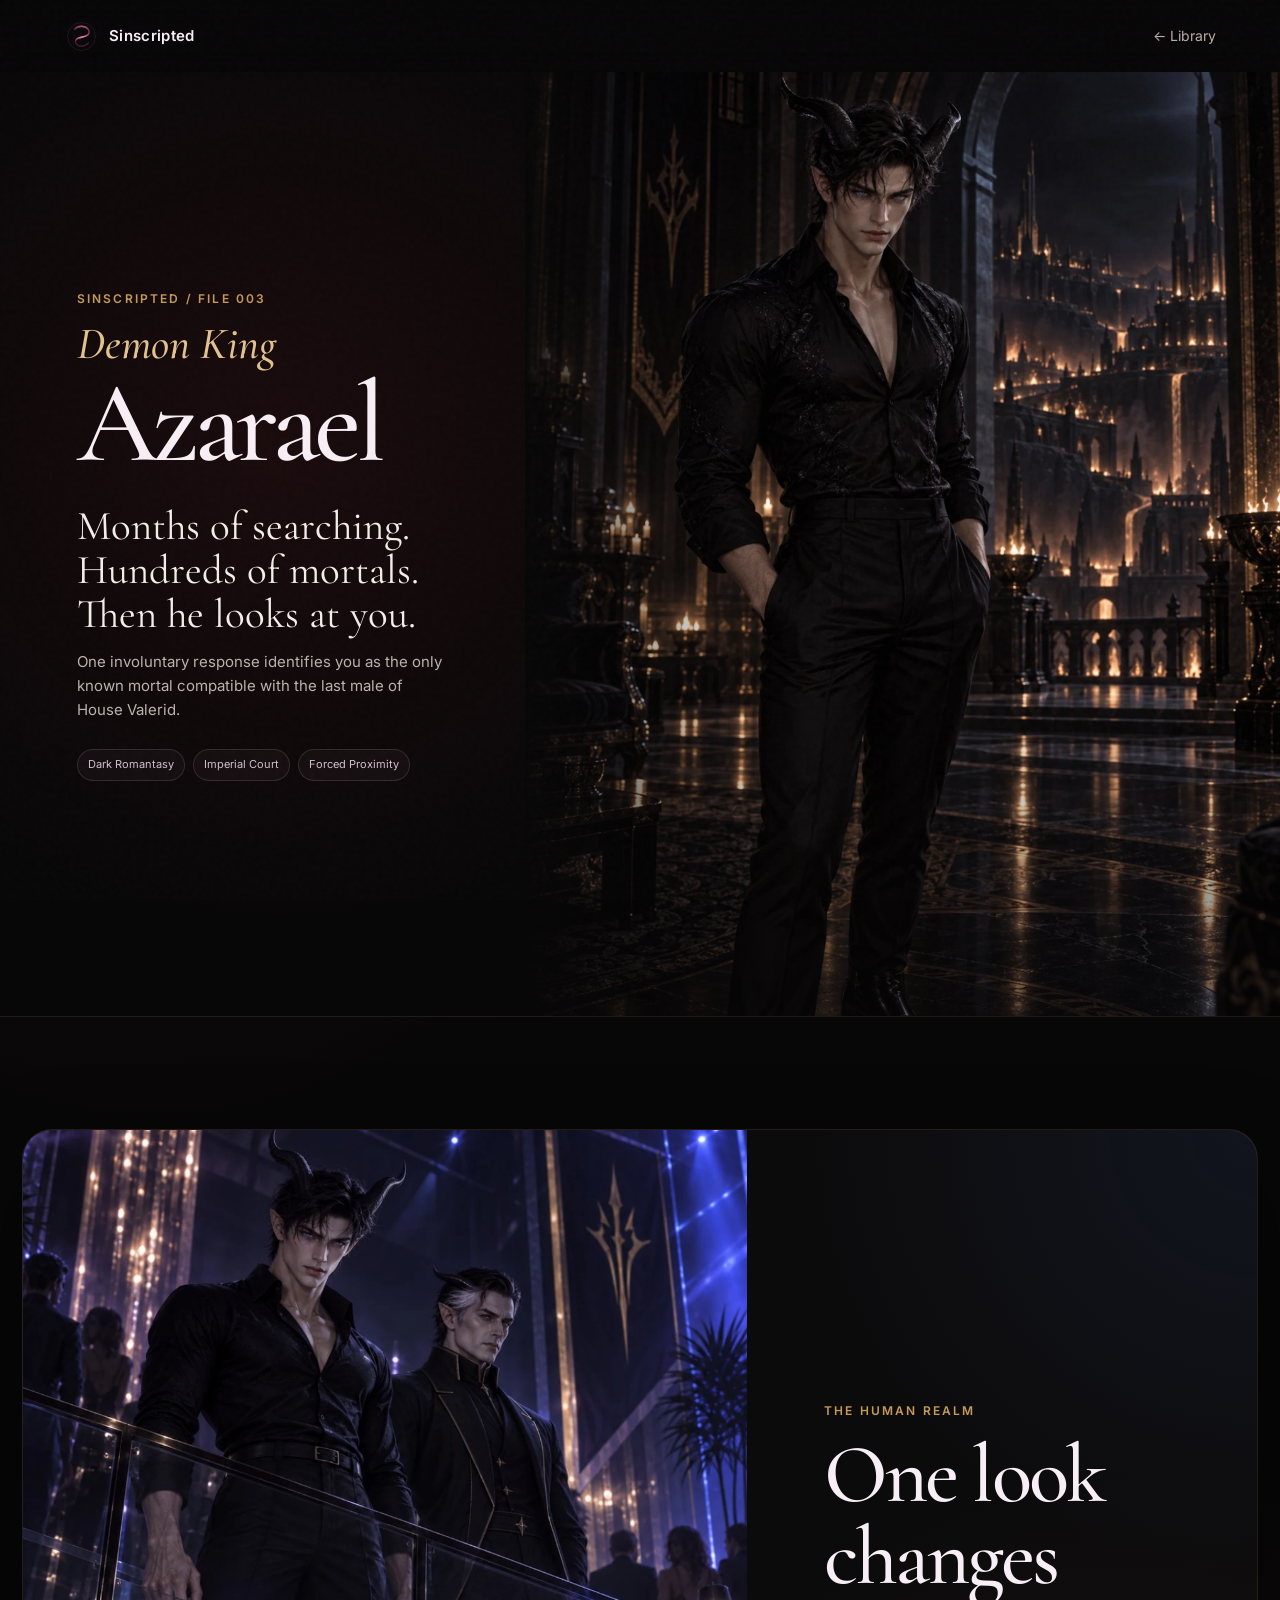
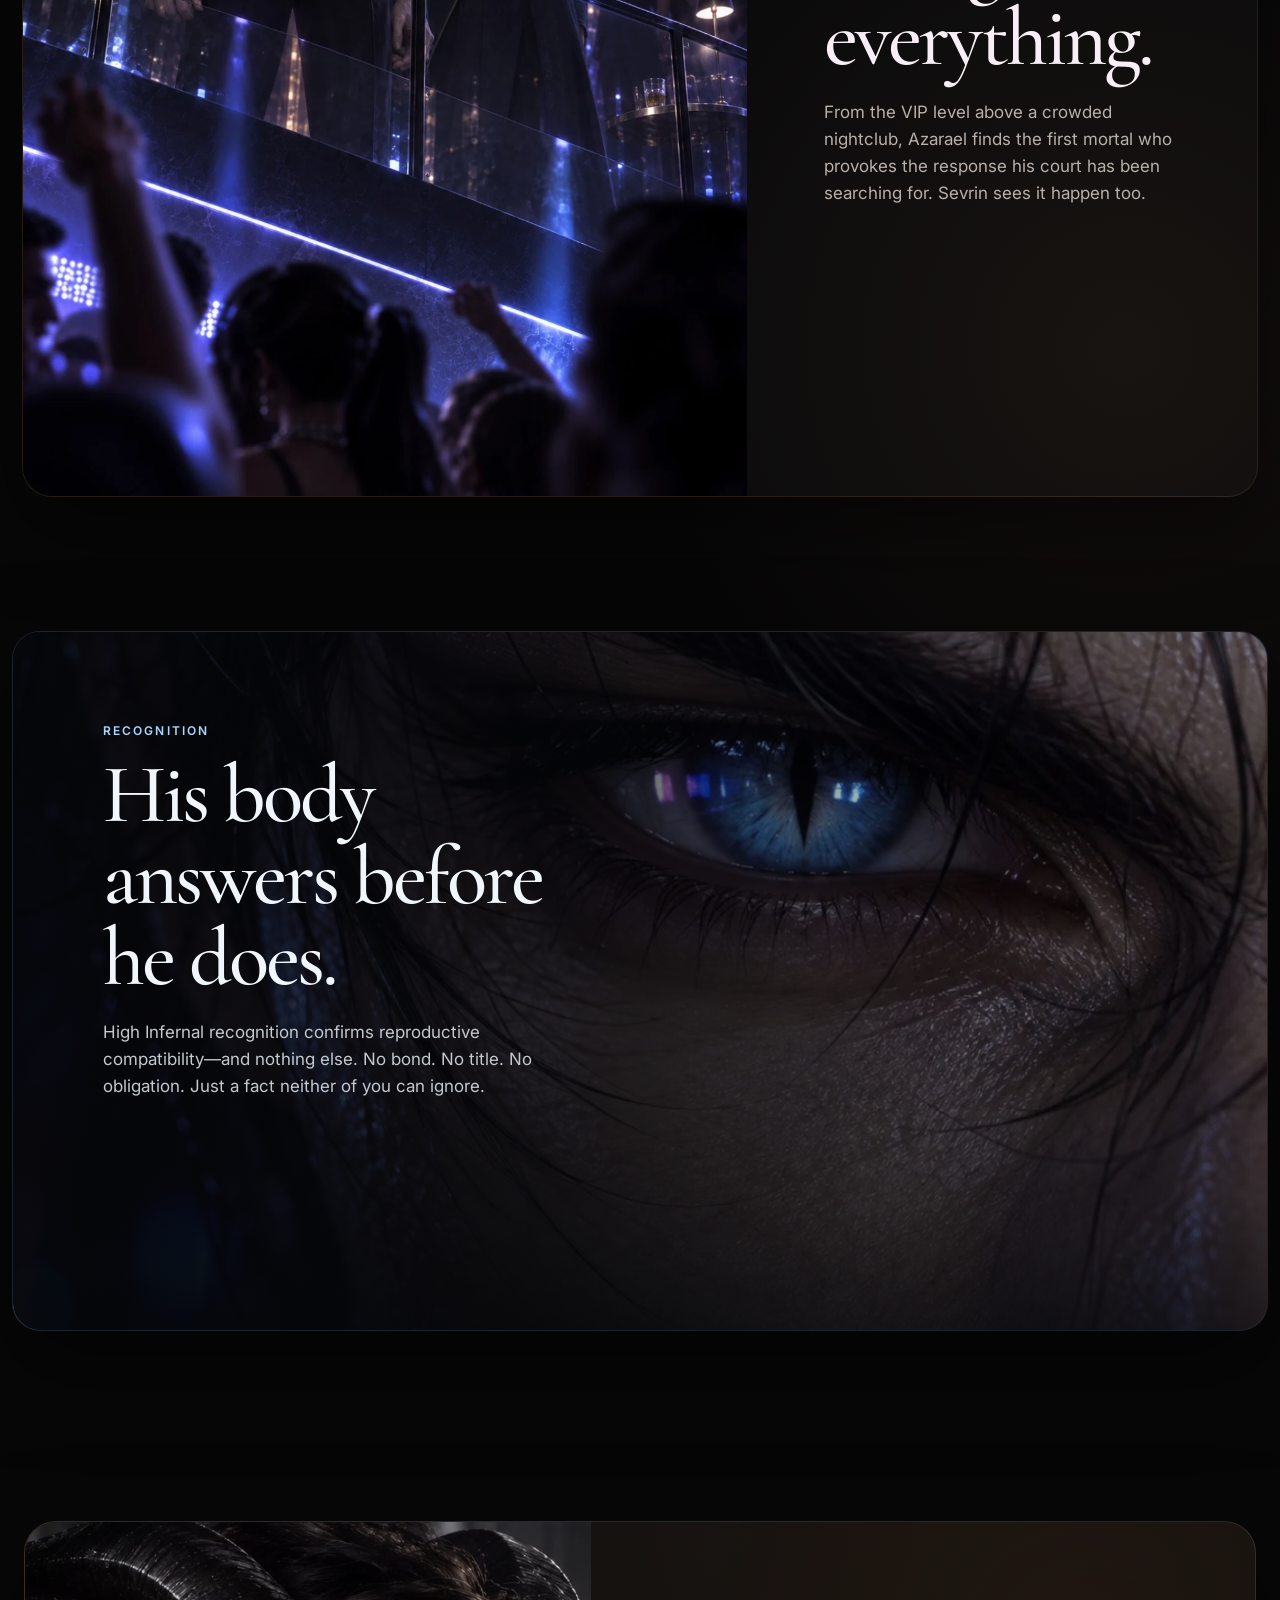
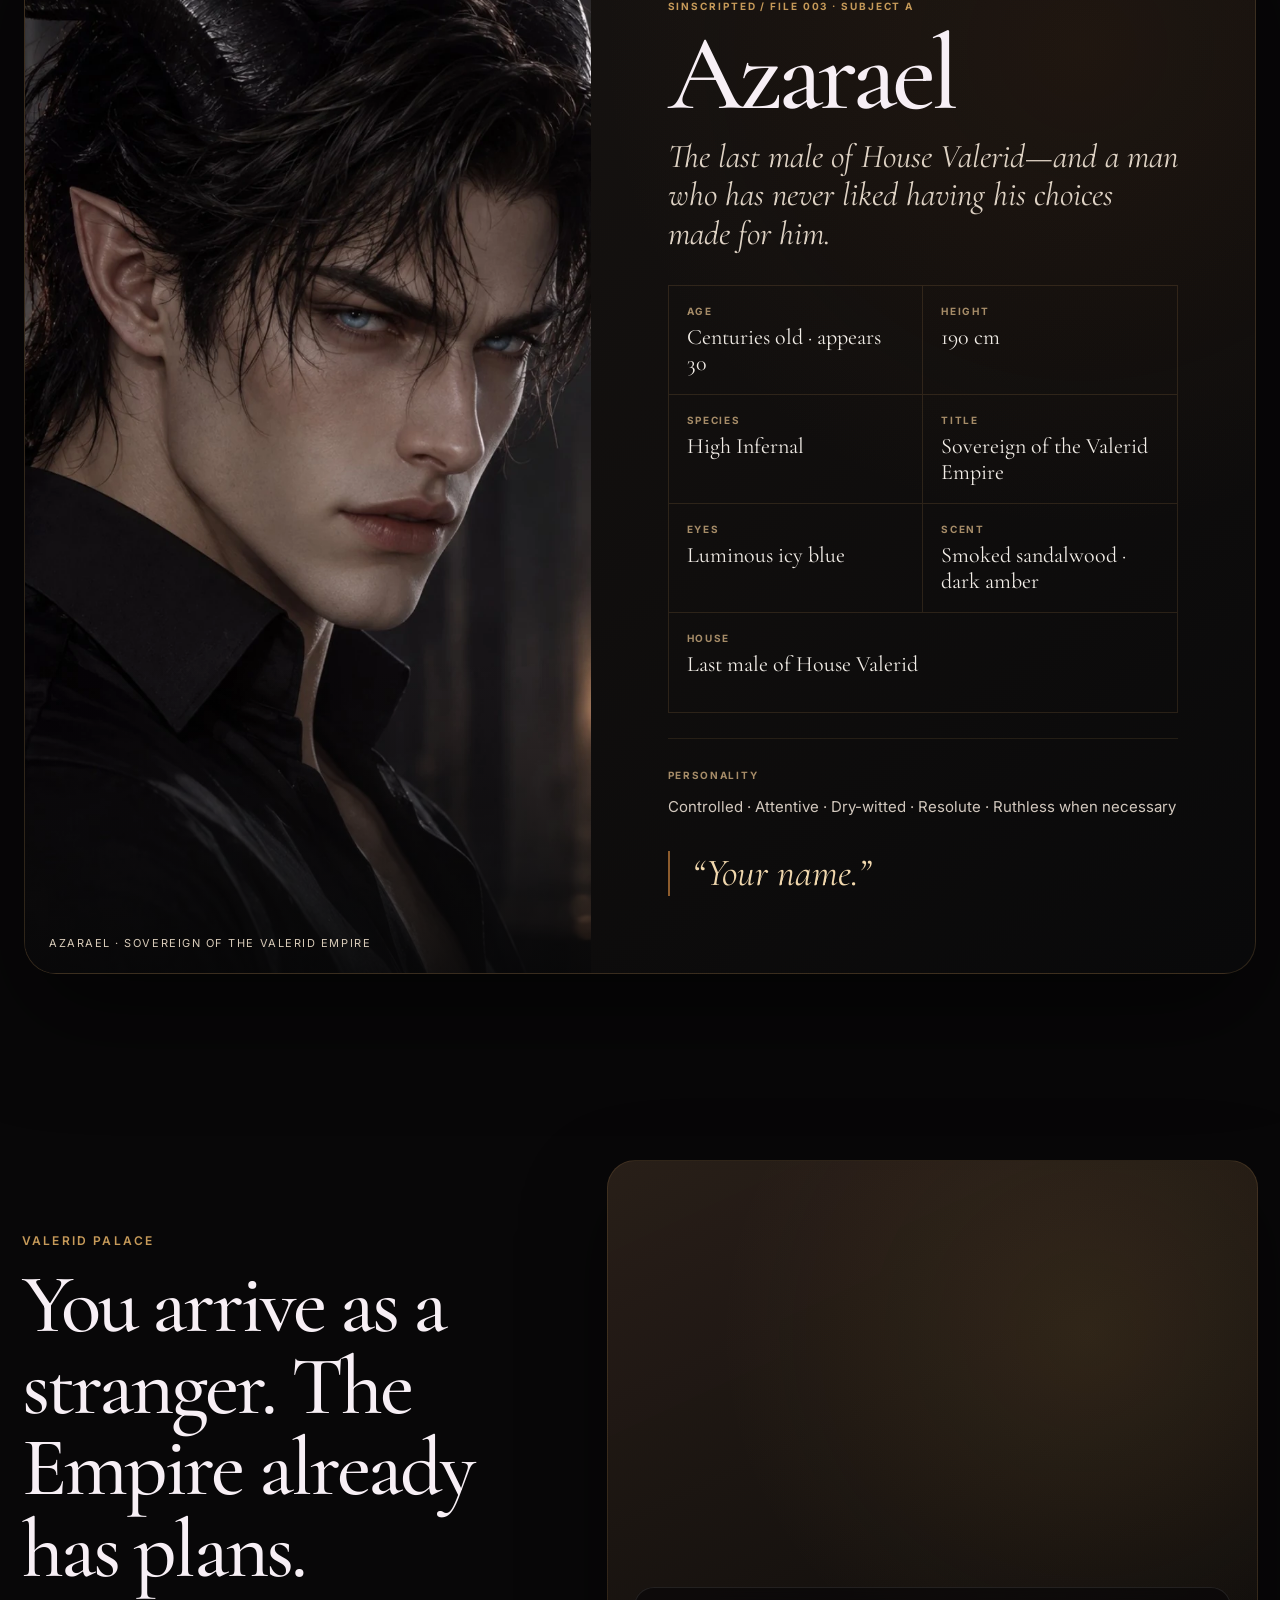
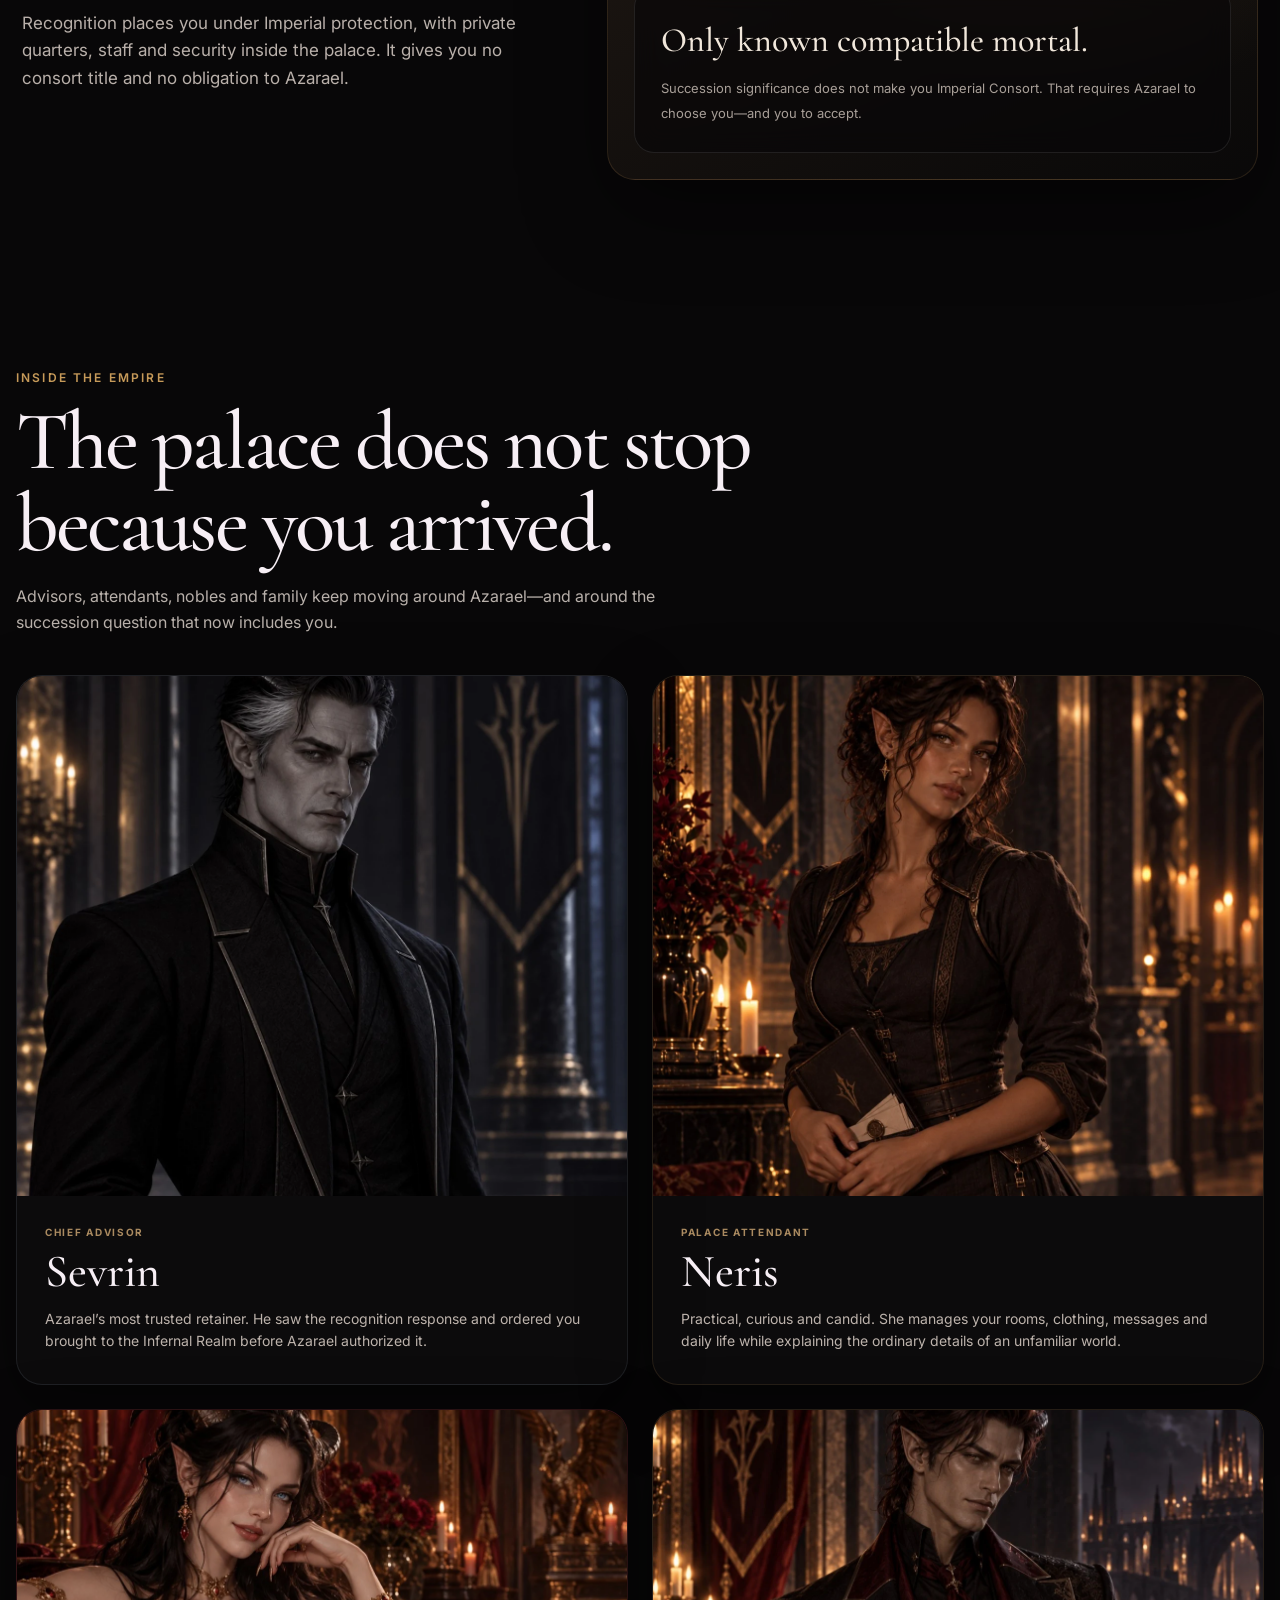
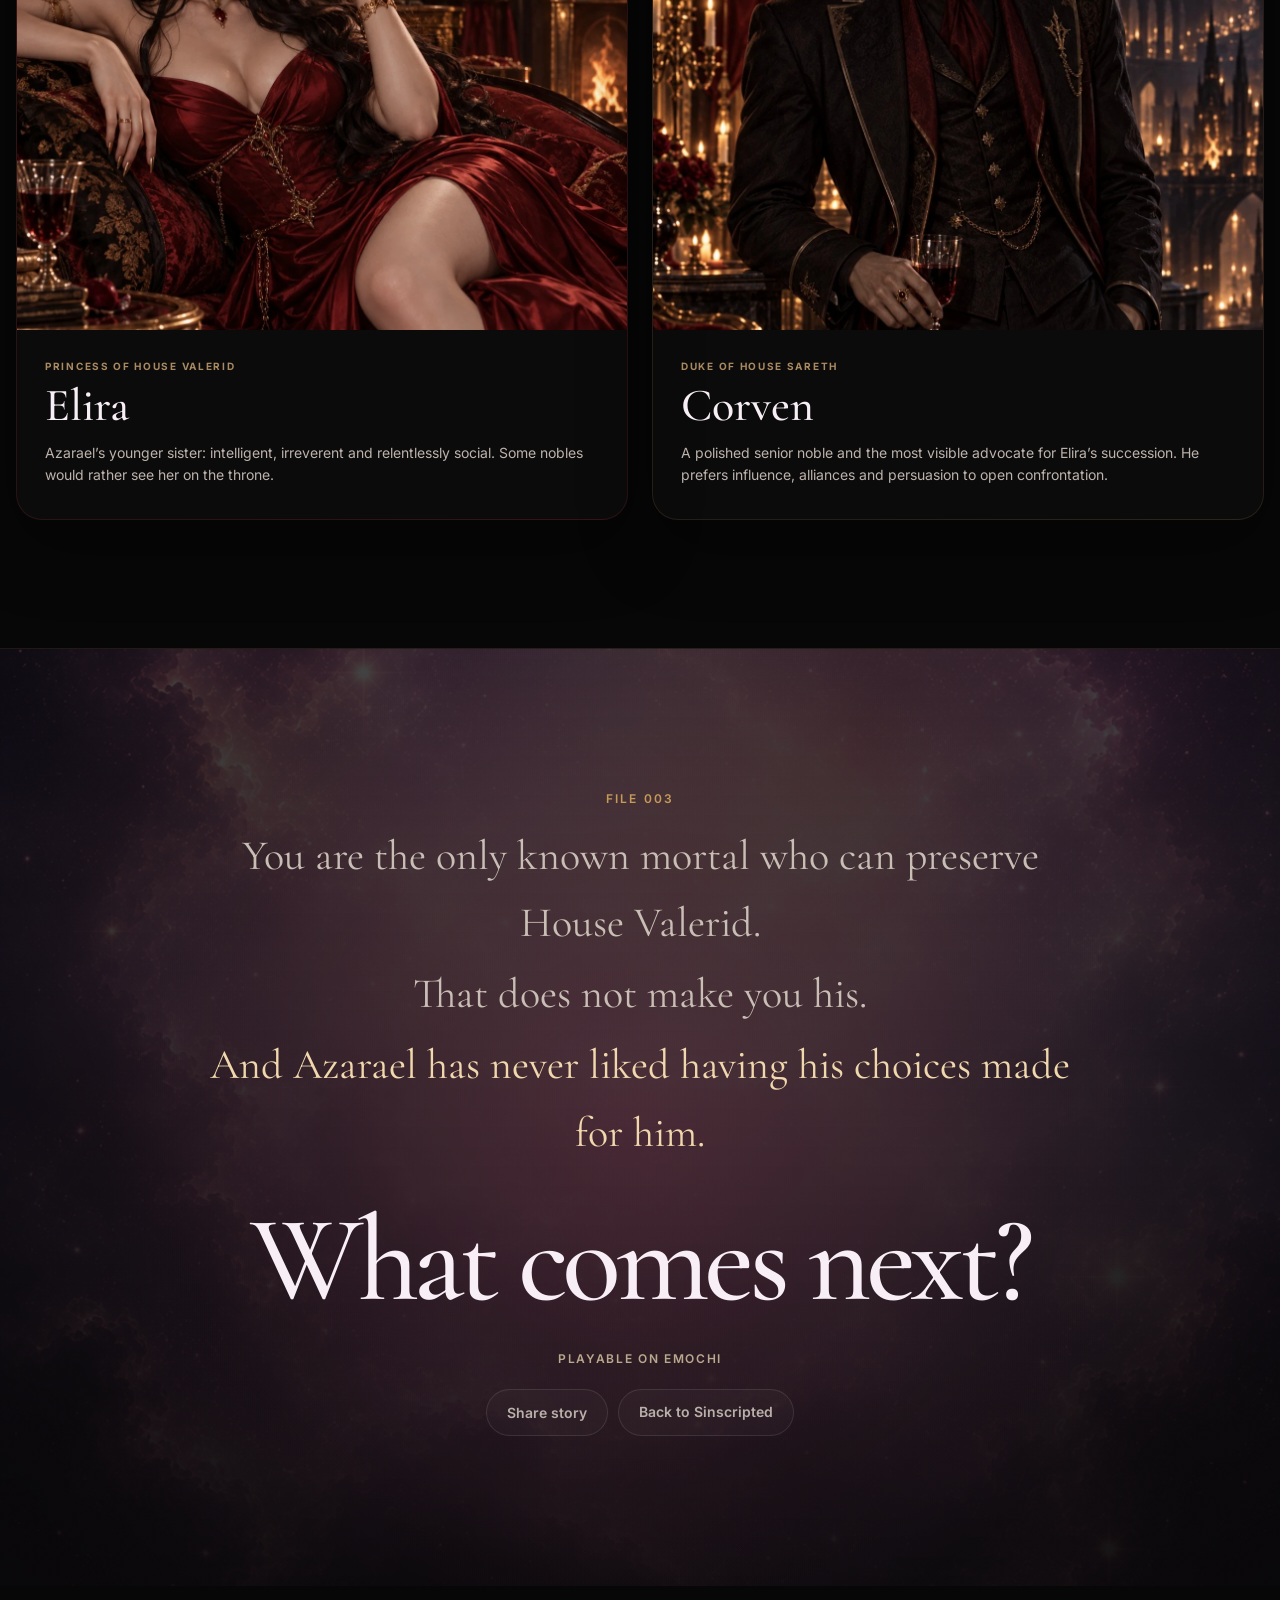
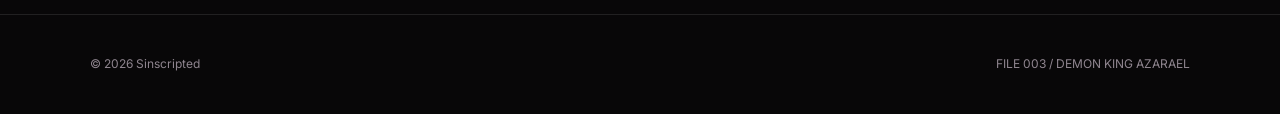
==== azarael/index.html @ 3287a2fc "Add files via upload" ====
<!doctype html>
<html lang="en"><head><meta charset="utf-8"><meta name="viewport" content="width=device-width, initial-scale=1"><meta name="theme-color" content="#080708"><meta name="description" content="Demon King Azarael — Sinscripted File 003. Illustrated scenes, character profiles and story extras."><title>Demon King Azarael — Sinscripted File 003</title><meta property="og:type" content="article"><meta property="og:title" content="Demon King Azarael — Sinscripted File 003"><meta property="og:description" content="Months of searching. Hundreds of mortals. Then he looks at you."><meta property="og:url" content="https://sinscripted.github.io/azarael/"><meta property="og:image" content="https://sinscripted.github.io/assets/stories/azarael/poster.webp"><meta name="twitter:card" content="summary_large_image"><link rel="icon" href="/assets/brand/sinscripted-mark.svg" type="image/svg+xml"><link rel="stylesheet" href="/css/styles.css?v=3.1">
<style>
.azarael-page{--gold:#c69a59;--gold2:#e2c28f;--blue:#a9d8ff;--muted:#b9b0aa;background:radial-gradient(circle at 12% 8%,rgba(117,32,38,.12),transparent 30rem),radial-gradient(circle at 88% 24%,rgba(169,132,73,.07),transparent 30rem),#080708}.azarael-page main{overflow:hidden}.azarael-page .story-nav{z-index:60;background:linear-gradient(to bottom,rgba(8,7,8,.94),rgba(8,7,8,.45),transparent)}.azarael-page .eyebrow{color:var(--gold)}
.azarael-hero{min-height:900px;display:grid;grid-template-columns:minmax(330px,.82fr) minmax(460px,1.18fr);align-items:stretch;overflow:hidden;border-bottom:1px solid rgba(210,165,92,.12);background:radial-gradient(circle at 22% 40%,rgba(108,30,34,.18),transparent 30rem),#080708}.azarael-hero-copy{position:relative;z-index:3;align-self:center;padding:90px clamp(30px,6vw,96px)}.azarael-title-kicker{display:block;margin:0 0 10px;color:var(--gold2);font-family:var(--serif);font-size:clamp(30px,3.5vw,48px);font-style:italic;font-weight:500;line-height:1}.azarael-hero-copy h1{margin:0 0 32px;max-width:720px;font-family:var(--serif);font-size:clamp(78px,9vw,132px);font-weight:500;line-height:.82;letter-spacing:-.048em}.azarael-lead{max-width:610px;margin:0 0 14px;color:#f3eee9;font-family:var(--serif);font-size:clamp(29px,3.2vw,42px);line-height:1.08}.azarael-sublead{max-width:600px;margin:0 0 27px;color:#bcb2ad;font-size:15px}.azarael-hero-art{position:relative;margin:0;min-height:900px;overflow:hidden}.azarael-hero-art img{width:100%;height:100%;min-height:900px;object-fit:cover;object-position:center 34%}.azarael-vignette{position:absolute;inset:0;pointer-events:none;background:linear-gradient(90deg,#080708 0%,rgba(8,7,8,.48) 10%,transparent 32%),linear-gradient(to top,rgba(8,7,8,.62),transparent 35%)}
.infernal-section{width:min(1260px,calc(100% - 44px));margin:0 auto;padding:112px 0}.nightclub-beat{display:grid;grid-template-columns:minmax(360px,1.08fr) minmax(300px,.76fr);align-items:center;overflow:hidden;border:1px solid rgba(180,143,82,.14);border-radius:30px;background:radial-gradient(circle at 100% 0%,rgba(51,77,137,.15),transparent 28rem),rgba(255,255,255,.018);box-shadow:0 34px 90px rgba(0,0,0,.48)}.nightclub-art{margin:0;min-height:700px;height:100%}.nightclub-art img{width:100%;height:100%;min-height:700px;object-fit:cover}.nightclub-copy{padding:clamp(36px,6vw,78px)}.nightclub-copy h2,.recognition-copy h2,.world-copy h2,.cast-heading h2{margin:0 0 20px;font-family:var(--serif);font-size:clamp(50px,6.5vw,84px);font-weight:500;line-height:.98;letter-spacing:-.035em}.nightclub-copy p:not(.eyebrow),.recognition-copy p:not(.eyebrow),.world-copy p:not(.eyebrow){color:var(--muted);font-size:17px}
.recognition-section{width:min(1320px,calc(100% - 24px));margin:0 auto;padding:22px 0 112px}.recognition-panel{position:relative;min-height:700px;overflow:hidden;border:1px solid rgba(135,173,214,.16);border-radius:28px;background:#07080b;box-shadow:0 35px 90px rgba(0,0,0,.5)}.recognition-panel>img{position:absolute;inset:0;width:100%;height:100%;object-fit:cover;object-position:center}.recognition-panel:after{content:"";position:absolute;inset:0;background:linear-gradient(90deg,rgba(5,6,9,.93) 0%,rgba(5,6,9,.70) 42%,rgba(5,6,9,.18) 75%),linear-gradient(to top,rgba(5,6,9,.75),transparent 45%)}.recognition-copy{position:relative;z-index:2;width:min(650px,100%);padding:clamp(44px,7vw,94px)}.recognition-copy .eyebrow{color:var(--blue)}.recognition-copy h2{color:#f0f6fb}.recognition-copy p:not(.eyebrow){color:#c3c9cf}
.dossier-section{padding:78px 24px 126px}.azarael-dossier{width:min(1300px,100%);margin:0 auto;display:grid;grid-template-columns:minmax(370px,.92fr) minmax(430px,1.08fr);overflow:hidden;border:1px solid rgba(196,151,86,.20);border-radius:32px;background:radial-gradient(circle at 86% 12%,rgba(127,74,31,.12),transparent 30rem),linear-gradient(145deg,rgba(26,21,18,.98),rgba(9,9,10,.99));box-shadow:0 42px 100px rgba(0,0,0,.5)}.azarael-portrait{position:relative;margin:0;min-height:820px;overflow:hidden;background:#09090a}.azarael-portrait img{width:100%;height:100%;min-height:820px;object-fit:cover;object-position:center}.azarael-portrait:after{content:"";position:absolute;inset:0;background:linear-gradient(to top,rgba(7,7,8,.86),transparent 30%)}.azarael-portrait figcaption{position:absolute;z-index:2;left:24px;right:24px;bottom:20px;color:#d8cbb9;font-size:11px;letter-spacing:.14em;text-transform:uppercase}.azarael-dossier-copy{align-self:center;padding:clamp(42px,6vw,78px)}.dossier-code{margin:0 0 15px;color:var(--gold);font-size:10px;font-weight:700;letter-spacing:.19em;text-transform:uppercase}.azarael-dossier-copy h2{margin:0 0 18px;font-family:var(--serif);font-size:clamp(70px,8.4vw,108px);font-weight:500;line-height:.84;letter-spacing:-.044em}.dossier-deck{max-width:620px;margin:0 0 32px;color:#ded2c4;font-family:var(--serif);font-size:clamp(25px,2.6vw,35px);font-style:italic;line-height:1.16}.dossier-grid{margin:0;display:grid;grid-template-columns:repeat(2,minmax(0,1fr));border-top:1px solid rgba(196,151,86,.16);border-left:1px solid rgba(196,151,86,.16)}.dossier-grid>div{min-height:100px;padding:17px 18px;border-right:1px solid rgba(196,151,86,.16);border-bottom:1px solid rgba(196,151,86,.16)}.dossier-grid .wide{grid-column:1/-1}.dossier-grid dt{margin:0 0 6px;color:#a68c68;font-size:10px;font-weight:700;letter-spacing:.17em;text-transform:uppercase}.dossier-grid dd{margin:0;color:#f3eee8;font-family:var(--serif);font-size:22px;line-height:1.18}.dossier-personality{margin-top:25px;padding-top:22px;border-top:1px solid rgba(196,151,86,.13)}.dossier-personality span{color:#a68c68;font-size:10px;font-weight:700;letter-spacing:.17em;text-transform:uppercase}.dossier-personality p{margin:8px 0 0;max-width:650px;color:#d2c8be;font-size:15px}.dossier-quote{margin:32px 0 0;padding-left:22px;border-left:2px solid #8d5c2d;color:#f0d7ad;font-family:var(--serif);font-size:clamp(29px,3vw,40px);font-style:italic;line-height:1.18}
.world-section{width:min(1260px,calc(100% - 44px));margin:0 auto;padding:60px 0 118px;display:grid;grid-template-columns:minmax(300px,.76fr) minmax(350px,1fr);gap:clamp(44px,7vw,100px);align-items:center}.world-copy{padding:10px 0}.world-visual{position:relative;min-height:620px;overflow:hidden;border:1px solid rgba(196,151,86,.16);border-radius:28px;background:radial-gradient(circle at 74% 28%,rgba(226,171,88,.11),transparent 23rem),linear-gradient(155deg,rgba(46,35,27,.85),rgba(10,9,9,.95));box-shadow:0 32px 85px rgba(0,0,0,.44)}.world-stat{position:absolute;inset:auto 26px 26px 26px;padding:26px;border:1px solid rgba(255,255,255,.09);border-radius:20px;background:rgba(8,7,8,.65);backdrop-filter:blur(12px)}.world-stat strong{display:block;margin-bottom:6px;color:#f1e7db;font-family:var(--serif);font-size:34px;font-weight:500}.world-stat span{color:#a89f98;font-size:13px}
.cast-section{width:min(1320px,calc(100% - 32px));margin:0 auto;padding:70px 0 128px}.cast-heading{width:min(760px,100%);margin:0 0 40px}.cast-heading>p:last-child{max-width:700px;color:#b8b0aa;font-size:16px}.cast-grid{display:grid;grid-template-columns:repeat(2,minmax(0,1fr));gap:24px}.cast-card{overflow:hidden;border:1px solid rgba(196,151,86,.14);border-radius:26px;background:radial-gradient(circle at 100% 0%,rgba(115,74,38,.08),transparent 26rem),rgba(255,255,255,.018);box-shadow:0 25px 70px rgba(0,0,0,.38)}.cast-card figure{margin:0;height:520px;overflow:hidden;background:#0b0a0a}.cast-card img{width:100%;height:100%;object-fit:cover;object-position:center 22%}.cast-copy{padding:28px 28px 32px}.cast-role{margin:0 0 8px;color:#aa8a60;font-size:10px;font-weight:700;letter-spacing:.17em;text-transform:uppercase}.cast-copy h3{margin:0 0 12px;font-family:var(--serif);font-size:46px;font-weight:500}.cast-copy p:last-child{margin:0;color:#bdb3ac;font-size:14px}.cast-card.elira{border-color:rgba(139,42,48,.24);background:radial-gradient(circle at 100% 0%,rgba(125,31,39,.14),transparent 28rem),rgba(255,255,255,.018)}.cast-card.sevrin{border-color:rgba(118,127,142,.18);background:radial-gradient(circle at 100% 0%,rgba(70,81,99,.11),transparent 28rem),rgba(255,255,255,.018)}
.final-question{position:relative;overflow:hidden;padding:140px 28px 150px;text-align:center;border-top:1px solid rgba(196,151,86,.12);background:radial-gradient(circle at center,rgba(111,32,37,.12),transparent 32rem),linear-gradient(rgba(8,7,8,.76),rgba(8,7,8,.95)),url('/assets/brand/nebula-secondary.png') center/cover no-repeat}.final-question-inner{position:relative;z-index:2;width:min(900px,100%);margin:0 auto}.tension-line{margin:4px 0;color:#c9beb5;font-family:var(--serif);font-size:clamp(25px,4vw,42px)}.tension-line.accent{color:#f0d7ad}.final-question h2{margin:32px 0 26px;font-family:var(--serif);font-size:clamp(70px,10vw,122px);font-weight:500;letter-spacing:-.045em}.platform-note{margin:0 0 20px;color:#b9a98f;font-size:12px;font-weight:600;letter-spacing:.14em;text-transform:uppercase;text-align:center}
@media(max-width:980px){.azarael-hero{min-height:0;grid-template-columns:1fr}.azarael-hero-art{order:1;min-height:min(76vh,760px)}.azarael-hero-art img{min-height:min(76vh,760px)}.azarael-hero-copy{order:2;padding:58px 28px 78px}.azarael-vignette{background:linear-gradient(to top,#080708 0%,rgba(8,7,8,.12) 34%,transparent 62%)}.nightclub-beat{grid-template-columns:1fr}.world-section{grid-template-columns:1fr}.azarael-dossier{grid-template-columns:1fr}.azarael-portrait,.azarael-portrait img{min-height:700px}}
@media(max-width:760px){.cast-grid{grid-template-columns:1fr}}
@media(max-width:620px){.azarael-page .site-header{padding-inline:18px}.azarael-hero-copy{padding:44px 20px 66px}.azarael-title-kicker{font-size:28px}.azarael-hero-copy h1{font-size:clamp(64px,20vw,90px)}.azarael-lead{font-size:29px}.azarael-sublead{font-size:14px;line-height:1.6}.azarael-hero-art,.azarael-hero-art img{min-height:570px}.infernal-section{width:calc(100% - 24px);padding:76px 0}.nightclub-beat{border-radius:20px}.nightclub-art,.nightclub-art img{min-height:500px}.nightclub-copy{padding:31px 22px 36px}.nightclub-copy h2,.recognition-copy h2,.world-copy h2,.cast-heading h2{font-size:49px}.recognition-section{width:calc(100% - 20px);padding:6px 0 86px}.recognition-panel{min-height:620px;border-radius:20px}.recognition-panel:after{background:linear-gradient(to top,rgba(5,6,9,.96) 0%,rgba(5,6,9,.66) 50%,rgba(5,6,9,.15) 78%)}.recognition-copy{width:100%;min-height:620px;display:flex;flex-direction:column;justify-content:flex-end;padding:34px 22px}.recognition-copy p:not(.eyebrow){font-size:15px}.dossier-section{padding:48px 14px 90px}.azarael-dossier{border-radius:22px}.azarael-portrait,.azarael-portrait img{min-height:520px}.azarael-dossier-copy{padding:31px 20px 38px}.azarael-dossier-copy h2{font-size:65px}.dossier-deck{font-size:25px}.dossier-grid>div{min-height:86px;padding:14px 12px}.dossier-grid dt{font-size:8px}.dossier-grid dd{font-size:18px}.dossier-personality p{font-size:14px}.dossier-quote{font-size:29px}.world-section{width:calc(100% - 30px);padding:50px 0 92px}.world-visual{min-height:500px;border-radius:22px}.world-stat{inset:auto 18px 18px 18px;padding:20px}.world-stat strong{font-size:30px}.cast-section{width:calc(100% - 24px);padding:55px 0 96px}.cast-card{border-radius:20px}.cast-card figure{height:470px}.cast-copy{padding:24px 21px 28px}.cast-copy h3{font-size:42px}.final-question{padding:98px 20px 110px}.final-question h2{font-size:72px}}
</style></head>
<body class="azarael-page"><div class="grain" aria-hidden="true"></div><header class="site-header compact story-nav"><a class="brand" href="/" aria-label="Back to Sinscripted"><img class="brand-mark-img" src="/assets/brand/sinscripted-mark.svg" alt=""><span class="brand-text">Sinscripted</span></a><a class="back-link" href="/">← Library</a></header>
<main>
<section class="azarael-hero"><div class="azarael-hero-copy reveal"><p class="eyebrow">Sinscripted / File 003</p><span class="azarael-title-kicker">Demon King</span><h1>Azarael</h1><p class="azarael-lead">Months of searching. Hundreds of mortals. Then he looks at you.</p><p class="azarael-sublead">One involuntary response identifies you as the only known mortal compatible with the last male of House Valerid.</p><div class="tag-row"><span>Dark Romantasy</span><span>Imperial Court</span><span>Forced Proximity</span></div></div><figure class="azarael-hero-art reveal"><img src="/assets/stories/azarael/hero.webp" alt="Azarael standing in Valerid Palace above the illuminated city of Orsene"><div class="azarael-vignette" aria-hidden="true"></div></figure></section>
<section class="infernal-section"><div class="nightclub-beat reveal"><figure class="nightclub-art"><img src="/assets/stories/azarael/nightclub.webp" alt="Azarael and Sevrin looking down from the VIP level of a human nightclub" loading="lazy"></figure><div class="nightclub-copy"><p class="eyebrow">The human realm</p><h2>One look changes everything.</h2><p>From the VIP level above a crowded nightclub, Azarael finds the first mortal who provokes the response his court has been searching for. Sevrin sees it happen too.</p></div></div></section>
<section class="recognition-section"><div class="recognition-panel reveal"><img src="/assets/stories/azarael/recognition-eye.webp" alt="Close view of Azarael's luminous blue eye with a vertical pupil" loading="lazy"><div class="recognition-copy"><p class="eyebrow">Recognition</p><h2>His body answers before he does.</h2><p>High Infernal recognition confirms reproductive compatibility—and nothing else. No bond. No title. No obligation. Just a fact neither of you can ignore.</p></div></div></section>
<section class="dossier-section"><div class="azarael-dossier reveal"><figure class="azarael-portrait"><img src="/assets/stories/azarael/azarael-dossier.webp" alt="Close portrait of Azarael in a black open-collar shirt" loading="lazy"><figcaption>Azarael · Sovereign of the Valerid Empire</figcaption></figure><div class="azarael-dossier-copy"><p class="dossier-code">SINSCRIPTED / FILE 003 · SUBJECT A</p><h2>Azarael</h2><p class="dossier-deck">The last male of House Valerid—and a man who has never liked having his choices made for him.</p><dl class="dossier-grid"><div><dt>Age</dt><dd>Centuries old · appears 30</dd></div><div><dt>Height</dt><dd>190 cm</dd></div><div><dt>Species</dt><dd>High Infernal</dd></div><div><dt>Title</dt><dd>Sovereign of the Valerid Empire</dd></div><div><dt>Eyes</dt><dd>Luminous icy blue</dd></div><div><dt>Scent</dt><dd>Smoked sandalwood · dark amber</dd></div><div class="wide"><dt>House</dt><dd>Last male of House Valerid</dd></div></dl><div class="dossier-personality"><span>Personality</span><p>Controlled · Attentive · Dry-witted · Resolute · Ruthless when necessary</p></div><blockquote class="dossier-quote">“Your name.”</blockquote></div></div></section>
<section class="world-section"><div class="world-copy reveal"><p class="eyebrow">Valerid Palace</p><h2>You arrive as a stranger. The Empire already has plans.</h2><p>Recognition places you under Imperial protection, with private quarters, staff and security inside the palace. It gives you no consort title and no obligation to Azarael.</p></div><div class="world-visual reveal"><div class="world-stat"><strong>Only known compatible mortal.</strong><span>Succession significance does not make you Imperial Consort. That requires Azarael to choose you—and you to accept.</span></div></div></section>
<section class="cast-section"><div class="cast-heading reveal"><p class="eyebrow">Inside the Empire</p><h2>The palace does not stop because you arrived.</h2><p>Advisors, attendants, nobles and family keep moving around Azarael—and around the succession question that now includes you.</p></div><div class="cast-grid">
<article class="cast-card sevrin reveal"><figure><img src="/assets/stories/azarael/sevrin.webp" alt="Sevrin, Azarael's silver-templed chief advisor" loading="lazy"></figure><div class="cast-copy"><p class="cast-role">Chief advisor</p><h3>Sevrin</h3><p>Azarael’s most trusted retainer. He saw the recognition response and ordered you brought to the Infernal Realm before Azarael authorized it.</p></div></article>
<article class="cast-card neris reveal"><figure><img src="/assets/stories/azarael/neris.webp" alt="Neris, the palace attendant assigned to the user" loading="lazy"></figure><div class="cast-copy"><p class="cast-role">Palace attendant</p><h3>Neris</h3><p>Practical, curious and candid. She manages your rooms, clothing, messages and daily life while explaining the ordinary details of an unfamiliar world.</p></div></article>
<article class="cast-card elira reveal"><figure><img src="/assets/stories/azarael/elira.webp" alt="Princess Elira of House Valerid reclining in a red gown" loading="lazy"></figure><div class="cast-copy"><p class="cast-role">Princess of House Valerid</p><h3>Elira</h3><p>Azarael’s younger sister: intelligent, irreverent and relentlessly social. Some nobles would rather see her on the throne.</p></div></article>
<article class="cast-card corven reveal"><figure><img src="/assets/stories/azarael/corven.webp" alt="Duke Corven Sareth in black and oxblood formalwear holding a wine glass" loading="lazy"></figure><div class="cast-copy"><p class="cast-role">Duke of House Sareth</p><h3>Corven</h3><p>A polished senior noble and the most visible advocate for Elira’s succession. He prefers influence, alliances and persuasion to open confrontation.</p></div></article>
</div></section>
<section class="final-question reveal"><div class="final-question-inner"><p class="eyebrow">File 003</p><p class="tension-line">You are the only known mortal who can preserve House Valerid.</p><p class="tension-line">That does not make you his.</p><p class="tension-line accent">And Azarael has never liked having his choices made for him.</p><h2>What comes next?</h2><p class="platform-note">Playable on Emochi</p><div class="card-actions centered"><a class="button ghost" href="/">Back to Sinscripted</a></div></div></section>
</main><footer class="site-footer"><span>© <span id="year"></span> Sinscripted</span><span>FILE 003 / DEMON KING AZARAEL</span></footer><script src="/js/site.js?v=3.3"></script></body></html>
---- css/styles.css ----
@import url('https://fonts.googleapis.com/css2?family=Cormorant+Garamond:ital,wght@0,500;0,600;1,600&family=Inter:wght@400;500;600&display=swap');

:root {
  --bg: #0b0810;
  --bg-soft: #151019;
  --card: rgba(24, 17, 29, 0.82);
  --text: #f7eff5;
  --muted: #b8aabb;
  --line: rgba(255,255,255,.10);
  --wine: #8d2e59;
  --wine-deep: #5f1e40;
  --rose: #e7a9c6;
  --rose-bright: #ffd1e3;
  --violet: #a477bd;
  --shadow: 0 28px 80px rgba(0,0,0,.46);
  --serif: "Cormorant Garamond", Georgia, serif;
  --sans: "Inter", system-ui, sans-serif;
}

* { box-sizing: border-box; }
html { scroll-behavior: smooth; }
body {
  margin: 0;
  overflow-x: hidden;
  background:
    radial-gradient(circle at 18% -8%, rgba(135,54,111,.16), transparent 34rem),
    radial-gradient(circle at 85% 15%, rgba(119,74,141,.10), transparent 28rem),
    var(--bg);
  color: var(--text);
  font-family: var(--sans);
  line-height: 1.6;
}
a { color: inherit; text-decoration: none; }
img { max-width: 100%; display: block; }

.grain {
  position: fixed;
  inset: 0;
  pointer-events: none;
  opacity: .025;
  z-index: 99;
  background-image: url("data:image/svg+xml,%3Csvg viewBox='0 0 180 180' xmlns='http://www.w3.org/2000/svg'%3E%3Cfilter id='n'%3E%3CfeTurbulence type='fractalNoise' baseFrequency='.9' numOctaves='4' stitchTiles='stitch'/%3E%3C/filter%3E%3Crect width='100%25' height='100%25' filter='url(%23n)' opacity='.8'/%3E%3C/svg%3E");
}

.site-header {
  position: sticky;
  top: 0;
  z-index: 30;
  min-height: 72px;
  padding: 0 clamp(20px, 5vw, 72px);
  display: flex;
  align-items: center;
  justify-content: space-between;
  gap: 24px;
  background: linear-gradient(to bottom, rgba(11,8,16,.92), rgba(11,8,16,.70), transparent);
  backdrop-filter: blur(14px);
}
.site-header.compact { position: relative; background: transparent; }
.brand { display: inline-flex; align-items: center; gap: 10px; font-weight: 600; letter-spacing: .02em; }
.brand-mark-img { width: 35px; height: 35px; filter: drop-shadow(0 0 10px rgba(231,169,198,.18)); }
.brand-text { font-size: 15px; }
.site-nav { display: flex; gap: 22px; color: var(--muted); font-size: 14px; }
.site-nav a:hover, .back-link:hover { color: var(--text); }
.back-link { color: var(--muted); font-size: 14px; }

.hero {
  position: relative;
  min-height: min(780px, 90vh);
  display: grid;
  grid-template-columns: minmax(0, 1.1fr) minmax(240px, .9fr);
  align-items: center;
  gap: 56px;
  padding: 72px clamp(20px, 7vw, 110px) 90px;
  overflow: hidden;
  isolation: isolate;
}
.hero-art, .hero-overlay { position: absolute; inset: 0; }
.hero-art {
  z-index: -3;
  background-image: url('/assets/brand/hero-desktop.png');
  background-size: cover;
  background-position: center;
  transform: scale(1.03);
}
.hero-overlay {
  z-index: -2;
  background:
    linear-gradient(90deg, rgba(8,5,12,.94) 0%, rgba(8,5,12,.76) 42%, rgba(8,5,12,.30) 72%, rgba(8,5,12,.52) 100%),
    linear-gradient(to bottom, rgba(11,8,16,.24), rgba(11,8,16,.64) 86%, var(--bg));
}
.hero::after {
  content: "";
  position: absolute;
  inset: auto 0 0;
  height: 180px;
  z-index: -1;
  background: linear-gradient(transparent, var(--bg));
}
.hero-inner { max-width: 760px; z-index: 2; }
.eyebrow {
  margin: 0 0 14px;
  color: var(--rose);
  font-size: 12px;
  font-weight: 600;
  letter-spacing: .18em;
  text-transform: uppercase;
}
h1, h2, h3 { font-family: var(--serif); line-height: 1.03; margin-top: 0; }
.hero h1 {
  margin-bottom: 24px;
  font-size: clamp(56px, 8vw, 116px);
  font-weight: 500;
  letter-spacing: -.045em;
  max-width: 980px;
  text-shadow: 0 8px 40px rgba(0,0,0,.46);
}
.hero h1 em { color: var(--rose-bright); font-weight: 600; }
.hero-copy {
  max-width: 610px;
  margin: 0 0 34px;
  color: #d0c4ce;
  font-size: clamp(16px, 2vw, 19px);
  text-shadow: 0 2px 20px rgba(0,0,0,.55);
}
.hero-brandmark {
  z-index: 2;
  justify-self: center;
  width: min(28vw, 330px);
  opacity: .80;
  filter: drop-shadow(0 0 38px rgba(226,153,194,.12));
}
.hero-brandmark img { width: 100%; }

.button {
  display: inline-flex;
  align-items: center;
  justify-content: center;
  min-height: 47px;
  padding: 0 20px;
  border: 1px solid var(--line);
  border-radius: 999px;
  font-size: 14px;
  font-weight: 600;
  transition: transform .25s ease, border-color .25s ease, background .25s ease, box-shadow .25s ease;
}
.button:hover { transform: translateY(-2px); }
.button.primary {
  background: linear-gradient(135deg, #a33b69, #672345);
  border-color: rgba(255,255,255,.09);
  box-shadow: 0 10px 34px rgba(97,32,70,.22);
}
.button.primary:hover { background: linear-gradient(135deg, #b74676, #742a50); box-shadow: 0 14px 42px rgba(125,44,88,.30); }
.button.ghost { color: var(--muted); background: rgba(255,255,255,.025); }
.button.ghost:hover { color: var(--text); border-color: rgba(255,255,255,.2); }
.button.disabled { opacity: .46; pointer-events: none; }

.section { padding: 96px clamp(20px, 7vw, 110px); }
.section-heading {
  display: flex;
  justify-content: space-between;
  gap: 28px;
  align-items: end;
  margin-bottom: 34px;
}
.section-heading h2, .after-comic h2 {
  font-size: clamp(38px, 5vw, 68px);
  margin-bottom: 0;
  font-weight: 500;
}
.section-note {
  max-width: 420px;
  color: var(--rose);
  margin: 0;
  font-family: var(--serif);
  font-size: 20px;
  font-style: italic;
}

.featured-story {
  display: grid;
  grid-template-columns: minmax(0, 1.05fr) minmax(300px, .95fr);
  min-height: 620px;
  overflow: hidden;
  border: 1px solid var(--line);
  border-radius: 30px;
  background:
    radial-gradient(circle at 100% 0%, rgba(140,50,100,.10), transparent 28rem),
    linear-gradient(180deg, rgba(255,255,255,.038), rgba(255,255,255,.018));
  box-shadow: var(--shadow);
}
.featured-cover { display: block; min-height: 100%; }
.cover {
  min-height: 100%;
  position: relative;
  overflow: hidden;
}
.placeholder-cover {
  background:
    radial-gradient(circle at 70% 18%, rgba(215,113,154,.22), transparent 24%),
    radial-gradient(circle at 30% 72%, rgba(117,82,144,.12), transparent 28%),
    linear-gradient(155deg, #1b1420 0%, #17141f 48%, #0b0910 100%);
}
.placeholder-cover::before {
  content: "";
  position: absolute;
  inset: -10%;
  background:
    linear-gradient(118deg, transparent 0 48%, rgba(255,255,255,.18) 49%, rgba(255,255,255,.02) 50% 100%);
  opacity: .52;
}
.storm {
  position: absolute;
  inset: 0;
  background:
    radial-gradient(ellipse at 50% 100%, rgba(255,255,255,.055), transparent 40%),
    repeating-linear-gradient(120deg, transparent 0 55px, rgba(255,255,255,.014) 56px 57px);
}
.file-badge {
  position: absolute;
  top: 24px;
  left: 24px;
  z-index: 2;
  padding: 8px 11px;
  border: 1px solid rgba(255,255,255,.12);
  border-radius: 999px;
  background: rgba(7,5,10,.40);
  backdrop-filter: blur(10px);
  color: #d9c5d2;
  font-size: 10px;
  font-weight: 600;
  letter-spacing: .14em;
}
.cover-copy {
  position: absolute;
  left: 28px; right: 28px; bottom: 28px;
  display: grid;
  gap: 5px;
}
.cover-copy strong {
  font-family: var(--serif);
  font-size: clamp(54px, 6vw, 90px);
  line-height: .9;
  font-weight: 500;
}
.cover-copy small { color: var(--muted); text-transform: uppercase; letter-spacing: .13em; font-size: 10px; }

.featured-copy {
  align-self: center;
  padding: clamp(32px, 6vw, 72px);
}
.story-index {
  margin: 0 0 12px;
  color: #8f7d8c;
  font-size: 11px;
  font-weight: 600;
  letter-spacing: .18em;
}
.tag-row { display: flex; flex-wrap: wrap; gap: 8px; margin-bottom: 18px; }
.tag-row.center { justify-content: center; }
.tag-row span {
  padding: 6px 10px;
  border-radius: 999px;
  border: 1px solid rgba(231,169,198,.16);
  background: rgba(231,169,198,.04);
  color: #d3bfcc;
  font-size: 11px;
}
.featured-copy h3 { margin-bottom: 12px; font-size: clamp(48px, 6vw, 78px); font-weight: 500; }
.hook { color: var(--muted); margin: 0 0 20px; }
.large-hook { max-width: 560px; font-family: var(--serif); font-size: 27px; line-height: 1.2; color: #eadfe7; }
.story-description { max-width: 540px; color: var(--muted); margin: 0 0 28px; font-size: 14px; }
.card-actions { display: flex; flex-wrap: wrap; gap: 10px; }
.card-actions.centered { justify-content: center; }

.next-file {
  margin-top: 22px;
  min-height: 150px;
  display: flex;
  align-items: center;
  justify-content: space-between;
  gap: 30px;
  padding: 28px 32px;
  border: 1px dashed rgba(231,169,198,.15);
  border-radius: 22px;
  background: linear-gradient(90deg, rgba(255,255,255,.018), rgba(164,119,189,.026));
}
.next-file h3 { margin: 0 0 8px; font-size: 34px; font-weight: 500; }
.next-file p:not(.eyebrow) { margin: 0; color: #8e818d; font-size: 13px; }
.next-file-number {
  font-family: var(--serif);
  font-size: 74px;
  color: rgba(231,169,198,.10);
  line-height: 1;
}

.site-footer {
  min-height: 100px;
  margin-top: 28px;
  padding: 28px clamp(20px, 7vw, 110px);
  display: flex;
  justify-content: space-between;
  align-items: center;
  gap: 18px;
  border-top: 1px solid var(--line);
  color: #8f858f;
  font-size: 12px;
}

/* Story page */
.story-hero {
  position: relative;
  text-align: center;
  padding: 110px 20px 92px;
  overflow: hidden;
  isolation: isolate;
}
.story-cosmic-art {
  position: absolute;
  inset: -80px 0 0;
  z-index: -2;
  background-image: url('/assets/brand/nebula-secondary.png');
  background-size: cover;
  background-position: center;
  opacity: .24;
  filter: saturate(.8) contrast(1.03);
}
.story-hero::after {
  content: "";
  position: absolute;
  inset: 0;
  z-index: -1;
  background:
    linear-gradient(to bottom, rgba(11,8,16,.48), rgba(11,8,16,.80) 72%, var(--bg)),
    radial-gradient(circle at center, transparent 0%, rgba(11,8,16,.26) 54%, rgba(11,8,16,.84) 100%);
}
.story-hero-content { position: relative; z-index: 2; }
.story-hero h1 {
  margin-bottom: 14px;
  font-size: clamp(66px, 10vw, 130px);
  font-weight: 500;
  letter-spacing: -.04em;
  text-shadow: 0 8px 34px rgba(0,0,0,.45);
}
.story-deck { margin: 0 auto 22px; max-width: 720px; color: #c9bdc7; font-size: 18px; }
.reader-note { max-width: 600px; margin: 28px auto 0; color: #968896; font-size: 13px; }

.comic-reader {
  width: min(100%, 940px);
  margin: 0 auto;
  padding: 0 14px 20px;
  display: grid;
  gap: 20px;
}
.comic-panel {
  position: relative;
  min-height: min(1180px, 82vh);
  border-radius: 22px;
  overflow: hidden;
  border: 1px solid var(--line);
  box-shadow: var(--shadow);
  background: #111;
}
.panel-number {
  position: absolute;
  z-index: 3;
  top: 20px; right: 22px;
  color: rgba(255,255,255,.32);
  font-size: 11px;
  letter-spacing: .15em;
}
.panel-text {
  position: absolute;
  z-index: 4;
  left: clamp(22px, 6vw, 62px);
  right: clamp(22px, 6vw, 62px);
  color: #f7f2f5;
  text-shadow: 0 2px 22px rgba(0,0,0,.65);
}
.panel-text.bottom { bottom: clamp(30px, 7vw, 70px); }
.panel-text.center-text { top: 50%; transform: translateY(-50%); text-align: center; }
.panel-text p {
  margin: 0;
  max-width: 720px;
  font-family: var(--serif);
  font-size: clamp(30px, 6vw, 60px);
  line-height: 1.04;
}
.panel-text.split { top: 12%; bottom: 10%; display: flex; flex-direction: column; justify-content: space-between; }
.panel-text.split p:last-child { align-self: end; text-align: right; }

.panel-storm {
  background:
    linear-gradient(to bottom, rgba(13,16,27,.25), rgba(7,8,13,.82)),
    radial-gradient(circle at 70% 20%, #4a4c68, transparent 22%),
    linear-gradient(160deg, #25293a, #0c0e16 72%);
}
.panel-storm::before {
  content:""; position:absolute; inset:0;
  background: repeating-linear-gradient(103deg, transparent 0 28px, rgba(214,221,242,.08) 29px 30px);
  transform: scale(1.3);
}
.panel-three {
  background:
    radial-gradient(circle at 50% 16%, rgba(173,180,225,.16), transparent 26%),
    linear-gradient(180deg, #191b26, #090a0d);
}
.three-lives { position:absolute; inset:15% 7% 17%; display:grid; grid-template-columns:repeat(3,1fr); gap:4%; align-items:end; }
.three-lives span {
  height: 58%;
  border-radius: 100px 100px 8px 8px;
  background: linear-gradient(to bottom, rgba(255,255,255,.11), rgba(255,255,255,.018));
}
.three-lives span:nth-child(2) { height: 72%; }
.three-lives span:nth-child(3) { height: 64%; }

.panel-strike { background: radial-gradient(circle at 48% 30%, #f4e8ff 0 1%, #8f9bcb 2%, #262a3c 7%, #0a0b10 26%); }
.lightning {
  position:absolute; top:-6%; left:48%; width:7px; height:74%;
  background:#f6efff; transform:skew(-13deg) rotate(12deg);
  box-shadow:0 0 15px #e8dfff, 0 0 42px #8f99d4, 0 0 90px rgba(185,164,255,.6);
}
.lightning::before, .lightning::after { content:""; position:absolute; width:5px; height:42%; background:inherit; box-shadow:inherit; }
.lightning::before { top:32%; left:-55px; transform:rotate(24deg); }
.lightning::after { top:51%; left:47px; transform:rotate(-22deg); }

.panel-fracture {
  background:
    radial-gradient(circle at 50% 50%, rgba(143,40,70,.28), transparent 30%),
    linear-gradient(150deg, #1e1723, #09090c);
}
.fracture { position:absolute; inset:10%; display:grid; place-items:center; }
.fracture span {
  position:absolute;
  font-family:var(--serif);
  font-size:clamp(100px,26vw,260px);
  color:rgba(255,255,255,.07);
}
.fracture span:nth-child(1){ transform:translate(-28%,-8%) rotate(-9deg); }
.fracture span:nth-child(2){ transform:translate(20%,5%) rotate(6deg); color:rgba(225,168,188,.09); }
.fracture span:nth-child(3){ transform:translate(0,24%) rotate(-2deg); }

.panel-hospital {
  background:
    linear-gradient(to bottom, rgba(198,220,210,.08), rgba(5,9,8,.86)),
    linear-gradient(120deg, #44534e, #0d1211 56%);
}
.monitor {
  position:absolute; left:10%; right:10%; top:39%; height:170px;
  border-top:1px solid rgba(178,255,214,.18);
  border-bottom:1px solid rgba(178,255,214,.07);
}
.monitor span {
  position:absolute; top:50%; left:0; right:0; height:2px;
  background:#76d7a2;
  box-shadow:0 0 15px rgba(118,215,162,.55);
}
.monitor span::after{
  content:"";
  position:absolute; left:46%; top:-56px; width:65px; height:55px;
  border-left:3px solid #76d7a2;
  border-top:3px solid #76d7a2;
  transform:skew(-16deg) rotate(58deg);
}

.panel-awake {
  background:
    radial-gradient(ellipse at center 38%, rgba(225,168,188,.10), transparent 18%),
    radial-gradient(circle at center, #251b28 0%, #0a090d 62%);
}
.eyes::before, .eyes::after {
  content:""; position:absolute; top:41%; width:120px; height:55px;
  border-top:2px solid rgba(241,224,235,.28); border-radius:50%;
}
.eyes::before { left:calc(50% - 145px); transform:rotate(-4deg); }
.eyes::after { left:calc(50% + 25px); transform:rotate(4deg); }
.whisper { margin-top: 18px !important; color: var(--rose); font-style: italic; }

.after-comic {
  max-width: 820px;
  padding: 100px 20px 120px;
  margin-inline: auto;
  text-align: center;
}
.after-comic p:not(.eyebrow) { color: var(--muted); max-width: 620px; margin: 18px auto 30px; }

/* restrained motion */
.reveal {
  opacity: 1;
  transform: translateY(0);
}
.motion-ok .reveal {
  opacity: 0;
  transform: translateY(18px);
  transition: opacity .8s ease, transform .8s cubic-bezier(.2,.65,.25,1);
}
.motion-ok .reveal.is-visible {
  opacity: 1;
  transform: translateY(0);
}
.motion-ok .hero-art { animation: cosmicDrift 22s ease-in-out infinite alternate; }
.motion-ok .hero-brandmark { animation: markFloat 8s ease-in-out infinite; }

@keyframes cosmicDrift {
  from { transform: scale(1.03) translate3d(0,0,0); }
  to { transform: scale(1.075) translate3d(-1.2%, .7%, 0); }
}
@keyframes markFloat {
  0%,100% { transform: translateY(0); opacity: .76; }
  50% { transform: translateY(-7px); opacity: .88; }
}

@media (max-width: 860px) {
  .site-header { min-height: 62px; padding-inline: 18px; }
  .site-nav { display: none; }

  .hero {
    min-height: 720px;
    grid-template-columns: 1fr;
    align-content: end;
    padding: 120px 20px 78px;
  }
  .hero-art {
    background-image: url('/assets/brand/hero-mobile.png');
    background-position: center 42%;
  }
  .hero-overlay {
    background:
      linear-gradient(to bottom, rgba(7,4,10,.32) 0%, rgba(7,4,10,.25) 28%, rgba(7,4,10,.72) 66%, var(--bg) 100%),
      linear-gradient(90deg, rgba(7,4,10,.48), rgba(7,4,10,.18));
  }
  .hero-inner { align-self: end; }
  .hero-brandmark {
    position: absolute;
    top: 92px;
    right: 22px;
    width: 122px;
    opacity: .52;
  }

  .section { padding: 72px 18px; }
  .section-heading { display: block; }
  .section-note { margin-top: 10px; }

  .featured-story { grid-template-columns: 1fr; min-height: 0; border-radius: 24px; }
  .featured-cover { min-height: 500px; }
  .featured-copy { padding: 28px 24px 32px; }
  .next-file { padding: 24px; }
  .next-file-number { font-size: 58px; }

  .site-footer { padding-inline: 18px; flex-direction: column; align-items: flex-start; }
}

@media (max-width: 520px) {
  .brand-text { font-size: 14px; }
  .brand-mark-img { width: 31px; height: 31px; }
  .hero { min-height: 690px; }
  .hero h1 { font-size: clamp(50px, 16vw, 76px); }
  .hero-copy { font-size: 15px; }
  .hero-brandmark { width: 105px; top: 82px; }
  .featured-cover { min-height: 430px; }
  .card-actions .button { width: 100%; }
  .next-file-number { display: none; }

  .comic-reader { padding-inline: 8px; gap: 10px; }
  .comic-panel { min-height: 76vh; border-radius: 14px; }
  .panel-text p { font-size: clamp(32px, 10vw, 49px); }
  .story-hero { padding-top: 74px; }
}

@media (prefers-reduced-motion: reduce) {
  * { scroll-behavior: auto !important; }
}


/* ================================================================
   FILE 001 — MAISIE PRESCOTT
   ================================================================ */

.maisie-feature .featured-cover { position: relative; overflow: hidden; background: #0d0910; }
.maisie-cover img {
  width: 100%; height: 100%; min-height: 620px; object-fit: cover; object-position: center 34%;
  transition: transform .7s cubic-bezier(.2,.65,.25,1);
}
.motion-ok .maisie-cover:hover img { transform: scale(1.025); }
.cover-shade {
  position: absolute; inset: 0;
  background:
    linear-gradient(to top, rgba(8,5,10,.88) 0%, rgba(8,5,10,.22) 42%, transparent 72%),
    linear-gradient(90deg, transparent 65%, rgba(8,5,10,.18));
}
.maisie-cover .cover-copy { z-index: 2; }
.maisie-cover .cover-copy small {
  order: -1; color: var(--rose-bright); font-family: var(--serif); font-size: 18px;
  text-transform: none; font-style: italic; letter-spacing: .02em;
}
.maisie-cover .cover-copy strong { max-width: 560px; font-size: clamp(50px, 6vw, 82px); }
.feature-subtitle {
  margin: -4px 0 18px; color: var(--rose); font-family: var(--serif); font-size: 24px; font-style: italic;
}

.maisie-page {
  background:
    radial-gradient(circle at 12% 12%, rgba(139,47,95,.13), transparent 29rem),
    radial-gradient(circle at 88% 30%, rgba(75,78,137,.09), transparent 30rem),
    var(--bg);
}
.story-nav {
  z-index: 60;
  background: linear-gradient(to bottom, rgba(8,5,11,.90), rgba(8,5,11,.38), transparent);
}
.maisie-hero {
  min-height: 840px; display: grid;
  grid-template-columns: minmax(320px, .82fr) minmax(440px, 1.18fr);
  align-items: stretch; gap: 0; overflow: hidden; border-bottom: 1px solid var(--line);
  background: radial-gradient(circle at 26% 35%, rgba(145,48,92,.16), transparent 28rem), #0a0710;
}
.maisie-hero-copy {
  position: relative; z-index: 3; align-self: center; padding: 90px clamp(28px, 6vw, 100px);
}
.maisie-hero-copy h1 {
  margin: 0 0 12px; max-width: 700px; font-size: clamp(70px, 8.4vw, 126px);
  font-weight: 500; line-height: .82; letter-spacing: -.045em;
}
.story-campaign-title {
  margin: 0 0 30px; color: var(--rose-bright); font-family: var(--serif);
  font-size: clamp(29px, 3vw, 42px); font-style: italic;
}
.maisie-lead {
  max-width: 570px; margin: 0 0 14px; color: #f0e5ec; font-family: var(--serif);
  font-size: clamp(27px, 3vw, 39px); line-height: 1.08;
}
.maisie-sublead { max-width: 590px; margin: 0 0 26px; color: var(--muted); font-size: 15px; }
.maisie-hero-art { position: relative; min-height: 840px; margin: 0; overflow: hidden; }
.maisie-hero-art img {
  width: 100%; height: 100%; min-height: 840px; object-fit: cover; object-position: center 32%;
}
.hero-image-vignette {
  position: absolute; inset: 0;
  background:
    linear-gradient(90deg, #0a0710 0%, rgba(10,7,16,.52) 10%, transparent 32%),
    linear-gradient(to top, rgba(10,7,16,.62), transparent 32%);
  pointer-events: none;
}

.file-section, .mechanic-section {
  width: min(1220px, calc(100% - 36px)); margin: 0 auto; padding: 118px 0;
}
.editorial-heading, .mechanic-copy { width: min(760px, 100%); }
.editorial-heading h2, .mechanic-copy h2 {
  margin-bottom: 20px; font-size: clamp(50px, 7vw, 86px); font-weight: 500; letter-spacing: -.03em;
}
.editorial-heading > p:last-child, .mechanic-copy > p:last-child {
  max-width: 650px; color: var(--muted); font-size: 17px;
}
.earlier-section {
  display: grid; grid-template-columns: minmax(280px, .95fr) minmax(340px, .7fr);
  align-items: center; gap: clamp(50px, 8vw, 120px);
}
.phone-art { width: min(100%, 540px); margin: 0 auto; filter: drop-shadow(0 38px 80px rgba(0,0,0,.36)); }
.phone-art img { width: 100%; border-radius: 30px; }
.life360-art { width: min(100%, 520px); }

.scene-sequence {
  width: min(1320px, calc(100% - 36px)); margin: 0 auto; padding: 40px 0 118px;
  display: grid; gap: 44px;
}
.scene-beat {
  display: grid; grid-template-columns: minmax(340px, 1.08fr) minmax(280px, .72fr);
  align-items: center; overflow: hidden; border: 1px solid var(--line); border-radius: 30px;
  background: radial-gradient(circle at 100% 0%, rgba(156,64,109,.12), transparent 28rem), rgba(255,255,255,.022);
  box-shadow: var(--shadow);
}
.scene-beat.reverse { grid-template-columns: minmax(280px, .72fr) minmax(340px, 1.08fr); }
.scene-beat.reverse .scene-image { order: 2; }
.scene-beat.reverse .scene-copy { order: 1; }
.scene-image { margin: 0; min-height: 690px; height: 100%; }
.scene-image img { width: 100%; height: 100%; min-height: 690px; object-fit: cover; }
.scene-copy { padding: clamp(34px, 6vw, 76px); }
.scene-copy h2 { margin-bottom: 18px; font-size: clamp(48px, 5.5vw, 76px); font-weight: 500; }
.scene-copy blockquote {
  margin: 0 0 24px; color: #f7e9f1; font-family: var(--serif);
  font-size: clamp(38px, 5vw, 66px); font-style: italic; line-height: 1.05;
}
.scene-copy > p:not(.eyebrow) { color: var(--muted); font-size: 17px; }

.dossier-section { padding: 80px 18px 128px; }
.dossier-shell {
  width: min(1320px, 100%); margin: 0 auto; display: grid;
  grid-template-columns: minmax(360px, .92fr) minmax(420px, 1.08fr);
  overflow: hidden; border: 1px solid rgba(231,169,198,.18); border-radius: 32px;
  background: radial-gradient(circle at 80% 12%, rgba(150,53,102,.12), transparent 30rem),
              linear-gradient(145deg, rgba(33,22,35,.96), rgba(15,11,18,.98));
  box-shadow: 0 42px 100px rgba(0,0,0,.46);
}
.dossier-portrait { position: relative; min-height: 820px; margin: 0; overflow: hidden; background: #0a080d; }
.dossier-portrait img { width: 100%; height: 100%; min-height: 820px; object-fit: cover; object-position: center; }
.dossier-portrait::after {
  content: ""; position: absolute; inset: 0;
  background: linear-gradient(to top, rgba(9,6,11,.78), transparent 28%); pointer-events: none;
}
.dossier-portrait figcaption {
  position: absolute; left: 25px; right: 25px; bottom: 20px; z-index: 2;
  color: #d5c2cf; font-size: 11px; letter-spacing: .15em; text-transform: uppercase;
}
.dossier-copy { padding: clamp(36px, 6vw, 76px); align-self: center; }
.dossier-code {
  margin: 0 0 16px; color: var(--rose); font-size: 10px; font-weight: 600;
  letter-spacing: .19em; text-transform: uppercase;
}
.dossier-copy h2 {
  margin: 0 0 18px; font-size: clamp(65px, 8vw, 104px); font-weight: 500;
  line-height: .83; letter-spacing: -.04em;
}
.dossier-deck {
  max-width: 610px; margin: 0 0 34px; color: #d7c4d0; font-family: var(--serif);
  font-size: clamp(24px, 2.6vw, 34px); font-style: italic; line-height: 1.18;
}
.dossier-grid {
  margin: 0; display: grid; grid-template-columns: repeat(2, minmax(0, 1fr));
  border-top: 1px solid rgba(231,169,198,.16); border-left: 1px solid rgba(231,169,198,.16);
}
.dossier-grid > div {
  min-height: 104px; padding: 18px 20px; border-right: 1px solid rgba(231,169,198,.16);
  border-bottom: 1px solid rgba(231,169,198,.16);
}
.dossier-grid .wide { grid-column: 1 / -1; }
.dossier-grid dt {
  margin: 0 0 6px; color: #a98799; font-size: 10px; font-weight: 600;
  letter-spacing: .17em; text-transform: uppercase;
}
.dossier-grid dd {
  margin: 0; color: #f0e7ed; font-family: var(--serif); font-size: 22px; line-height: 1.16;
}
.dossier-personality {
  margin-top: 26px; padding-top: 23px; border-top: 1px solid rgba(231,169,198,.13);
}
.dossier-personality span {
  color: #a98799; font-size: 10px; font-weight: 600; letter-spacing: .17em; text-transform: uppercase;
}
.dossier-personality p { max-width: 650px; margin: 8px 0 0; color: #d3c3cd; font-size: 15px; }
.dossier-quote {
  margin: 34px 0 0; padding-left: 23px; border-left: 2px solid var(--wine);
  color: var(--rose-bright); font-family: var(--serif); font-size: clamp(26px, 3vw, 38px);
  font-style: italic; line-height: 1.18;
}

.mechanic-section {
  display: grid; grid-template-columns: minmax(300px, 1fr) minmax(330px, .72fr);
  align-items: center; gap: clamp(48px, 8vw, 112px);
}
.mechanic-copy h2 { max-width: 810px; }

.jaxon-shell {
  border-color: rgba(138,164,197,.16);
  background: radial-gradient(circle at 8% 8%, rgba(57,83,118,.13), transparent 30rem),
              linear-gradient(145deg, rgba(21,24,31,.98), rgba(10,10,13,.99));
}
.jaxon-shell .dossier-code { color: #9fb3ca; }
.jaxon-shell .dossier-grid { border-color: rgba(145,169,195,.13); }
.jaxon-shell .dossier-grid > div { border-right-color: rgba(145,169,195,.13); border-bottom-color: rgba(145,169,195,.13); }
.jaxon-shell .dossier-grid dt, .jaxon-shell .dossier-personality span { color: #8194aa; }
.jaxon-shell .dossier-quote { border-left-color: #4b6d8d; color: #d7e4f0; }

.final-question {
  position: relative; overflow: hidden; padding: 140px 20px 150px; text-align: center;
  border-top: 1px solid var(--line);
  background: linear-gradient(rgba(9,6,12,.75), rgba(9,6,12,.92)),
              url('/assets/brand/nebula-secondary.png') center/cover no-repeat;
}
.final-question::before {
  content: ""; position: absolute; inset: 0;
  background: radial-gradient(circle at center, rgba(186,82,136,.16), transparent 34rem);
  pointer-events: none;
}
.final-question-inner { position: relative; z-index: 2; width: min(860px, 100%); margin: 0 auto; }
.tension-line {
  margin: 4px 0; color: #c6b8c2; font-family: var(--serif); font-size: clamp(25px, 4vw, 42px);
}
.tension-line.accent { color: var(--rose-bright); }
.final-question h2 {
  margin: 32px 0 35px; font-size: clamp(76px, 11vw, 142px); font-weight: 500; letter-spacing: -.045em;
}

@media (max-width: 980px) {
  .maisie-hero { min-height: 0; grid-template-columns: 1fr; }
  .maisie-hero-copy { order: 2; padding: 56px 24px 76px; }
  .maisie-hero-art { order: 1; min-height: min(78vh, 780px); }
  .maisie-hero-art img { min-height: min(78vh, 780px); }
  .hero-image-vignette { background: linear-gradient(to top, #0a0710 0%, rgba(10,7,16,.18) 32%, transparent 58%); }
  .earlier-section, .mechanic-section { grid-template-columns: 1fr; }
  .editorial-heading, .mechanic-copy { margin-inline: auto; }
  .phone-art { margin-top: 18px; }
  .scene-beat, .scene-beat.reverse { grid-template-columns: 1fr; }
  .scene-beat.reverse .scene-image, .scene-beat.reverse .scene-copy { order: initial; }
  .scene-image, .scene-image img { min-height: 560px; }
  .dossier-shell { grid-template-columns: 1fr; }
  .dossier-portrait, .dossier-portrait img { min-height: 720px; }
}

@media (max-width: 620px) {
  .maisie-cover img { min-height: 470px; object-position: center 32%; }
  .maisie-hero-art, .maisie-hero-art img { min-height: 570px; }
  .maisie-hero-copy h1 { font-size: clamp(62px, 20vw, 88px); }
  .maisie-lead { font-size: 29px; }
  .maisie-sublead { font-size: 14px; }

  .file-section, .mechanic-section { width: min(100% - 28px, 1220px); padding: 82px 0; }
  .editorial-heading h2, .mechanic-copy h2 { font-size: 51px; }

  .scene-sequence { width: min(100% - 20px, 1320px); padding-bottom: 82px; gap: 22px; }
  .scene-beat { border-radius: 20px; }
  .scene-image, .scene-image img { min-height: 470px; }
  .scene-copy { padding: 28px 22px 34px; }
  .scene-copy blockquote { font-size: 41px; }

  .dossier-section { padding: 48px 10px 92px; }
  .dossier-shell { border-radius: 20px; }
  .dossier-portrait, .dossier-portrait img { min-height: 520px; }
  .dossier-copy { padding: 32px 22px 38px; }
  .dossier-copy h2 { font-size: 65px; }
  .dossier-deck { font-size: 25px; }
  .dossier-grid > div { min-height: 90px; padding: 15px 14px; }
  .dossier-grid dd { font-size: 19px; }
  .dossier-personality p { font-size: 14px; }
  .dossier-quote { font-size: 28px; }

  .final-question { padding: 100px 18px 110px; }
  .final-question h2 { font-size: 78px; }
}
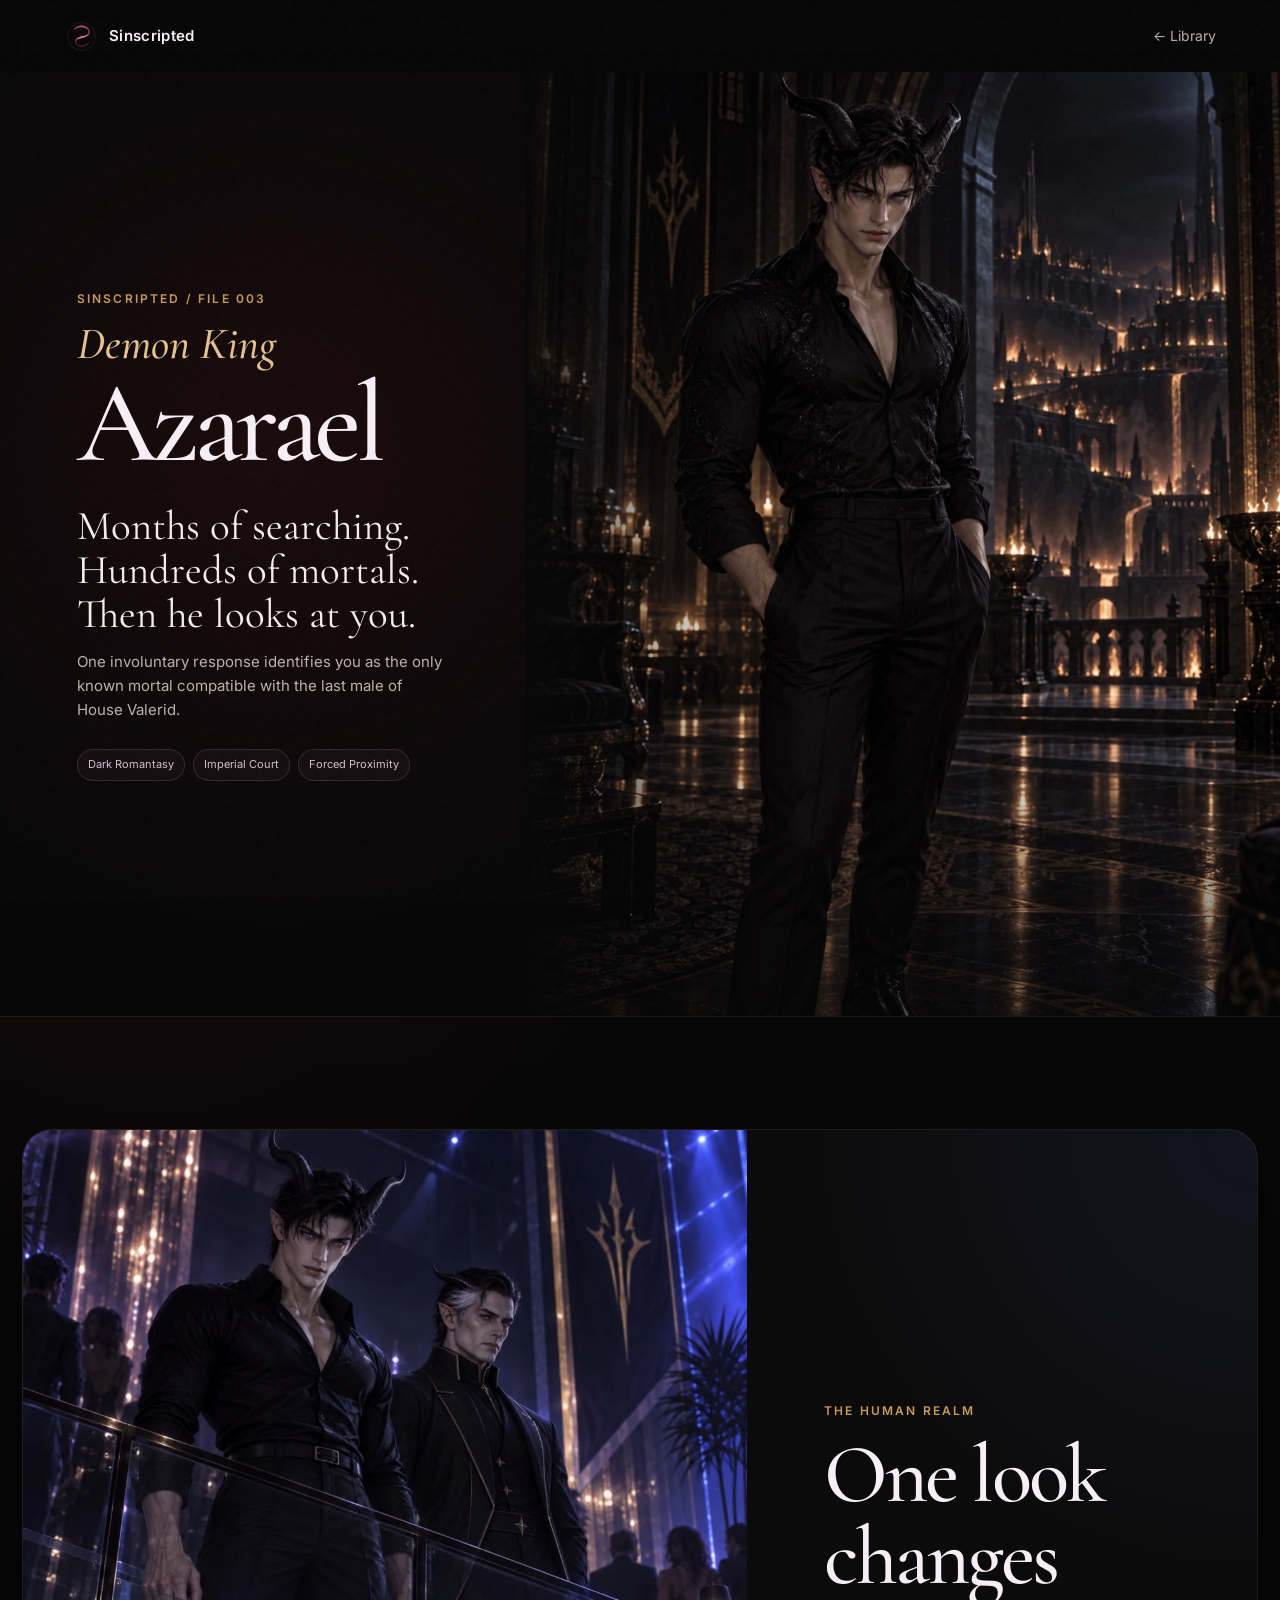
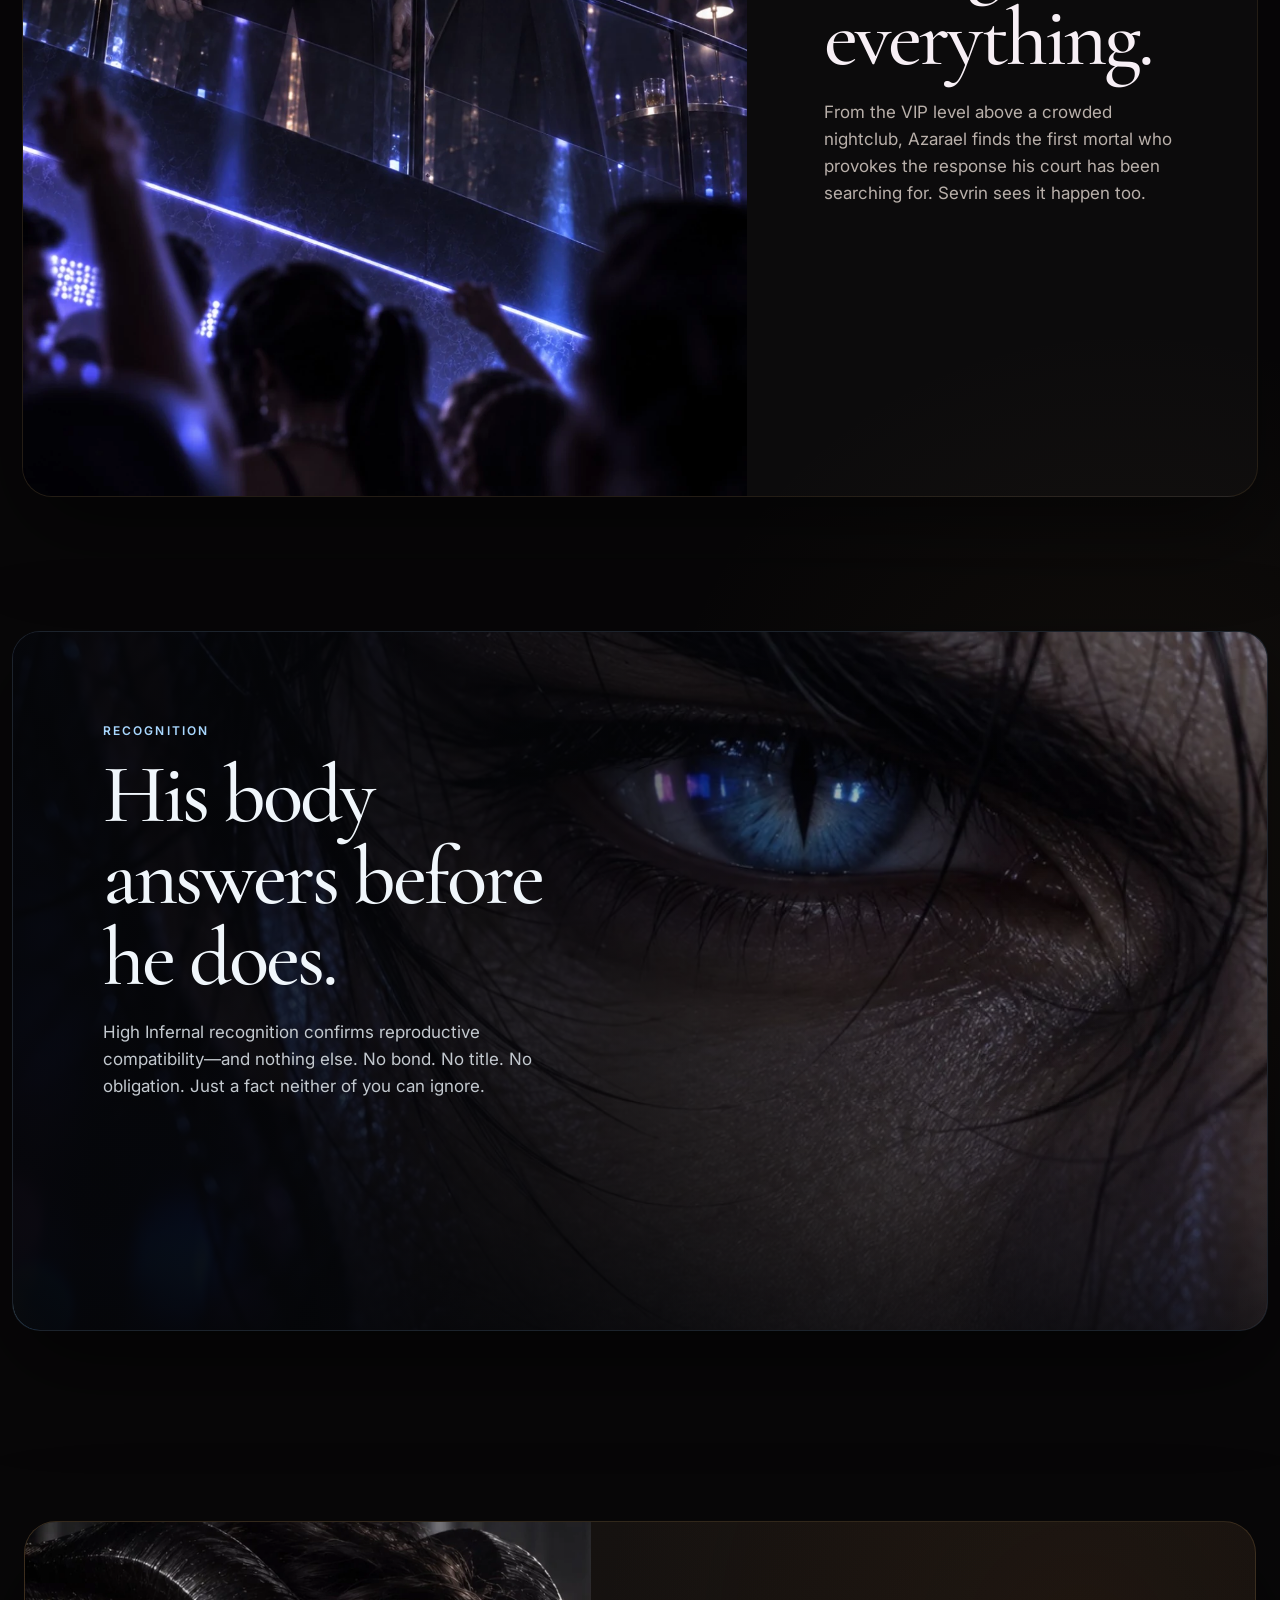
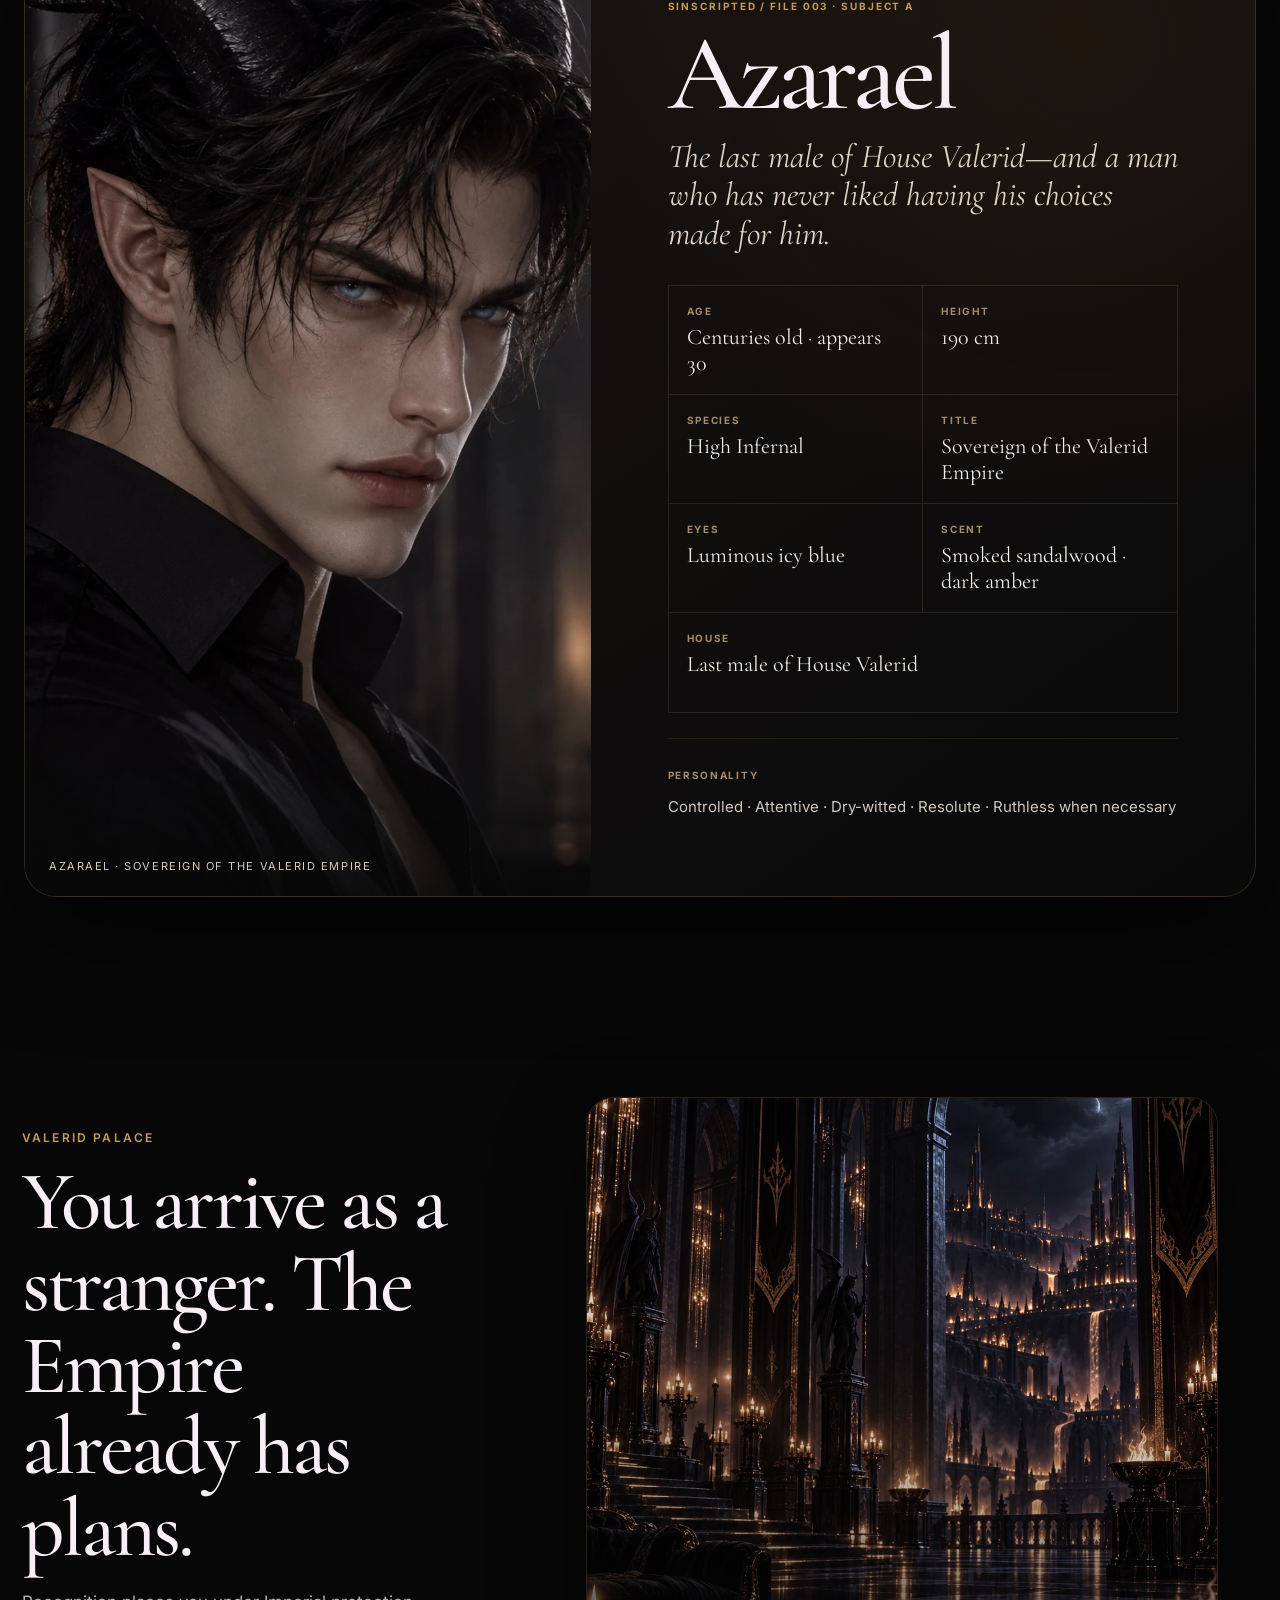
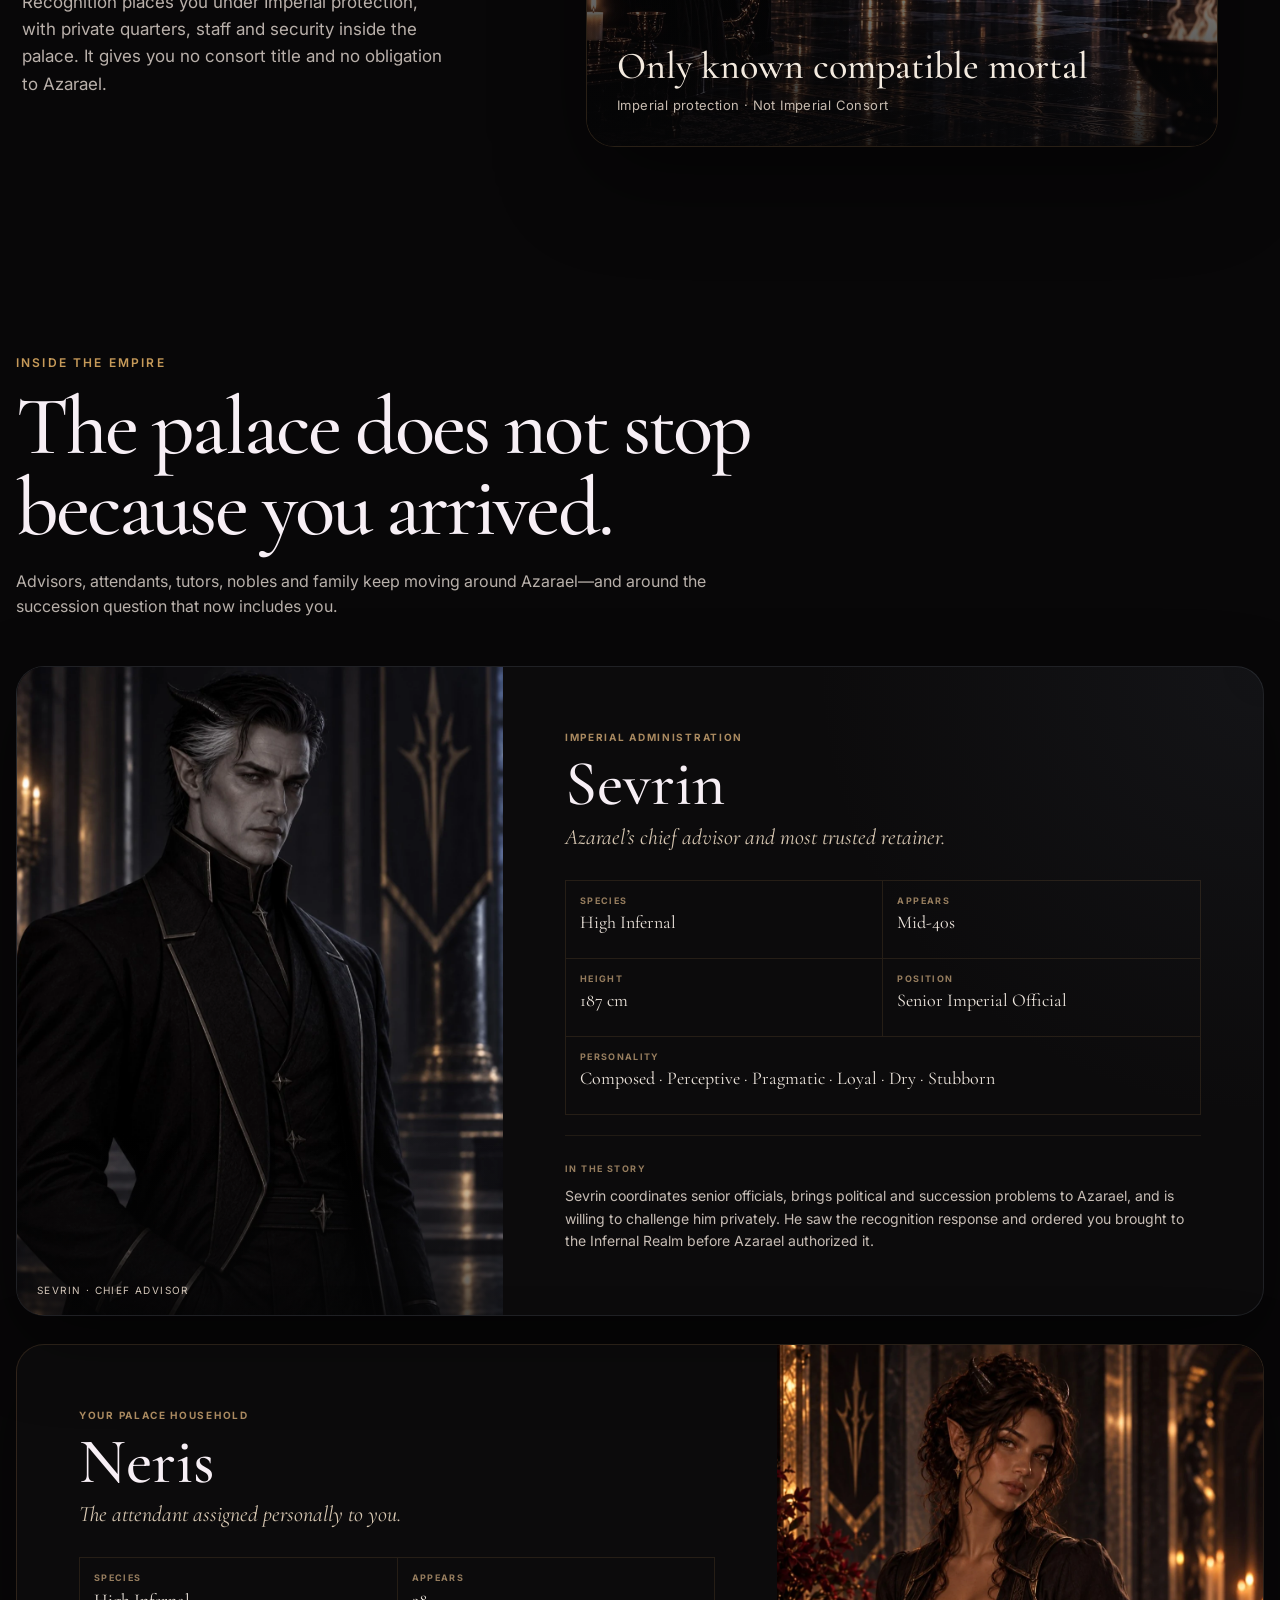
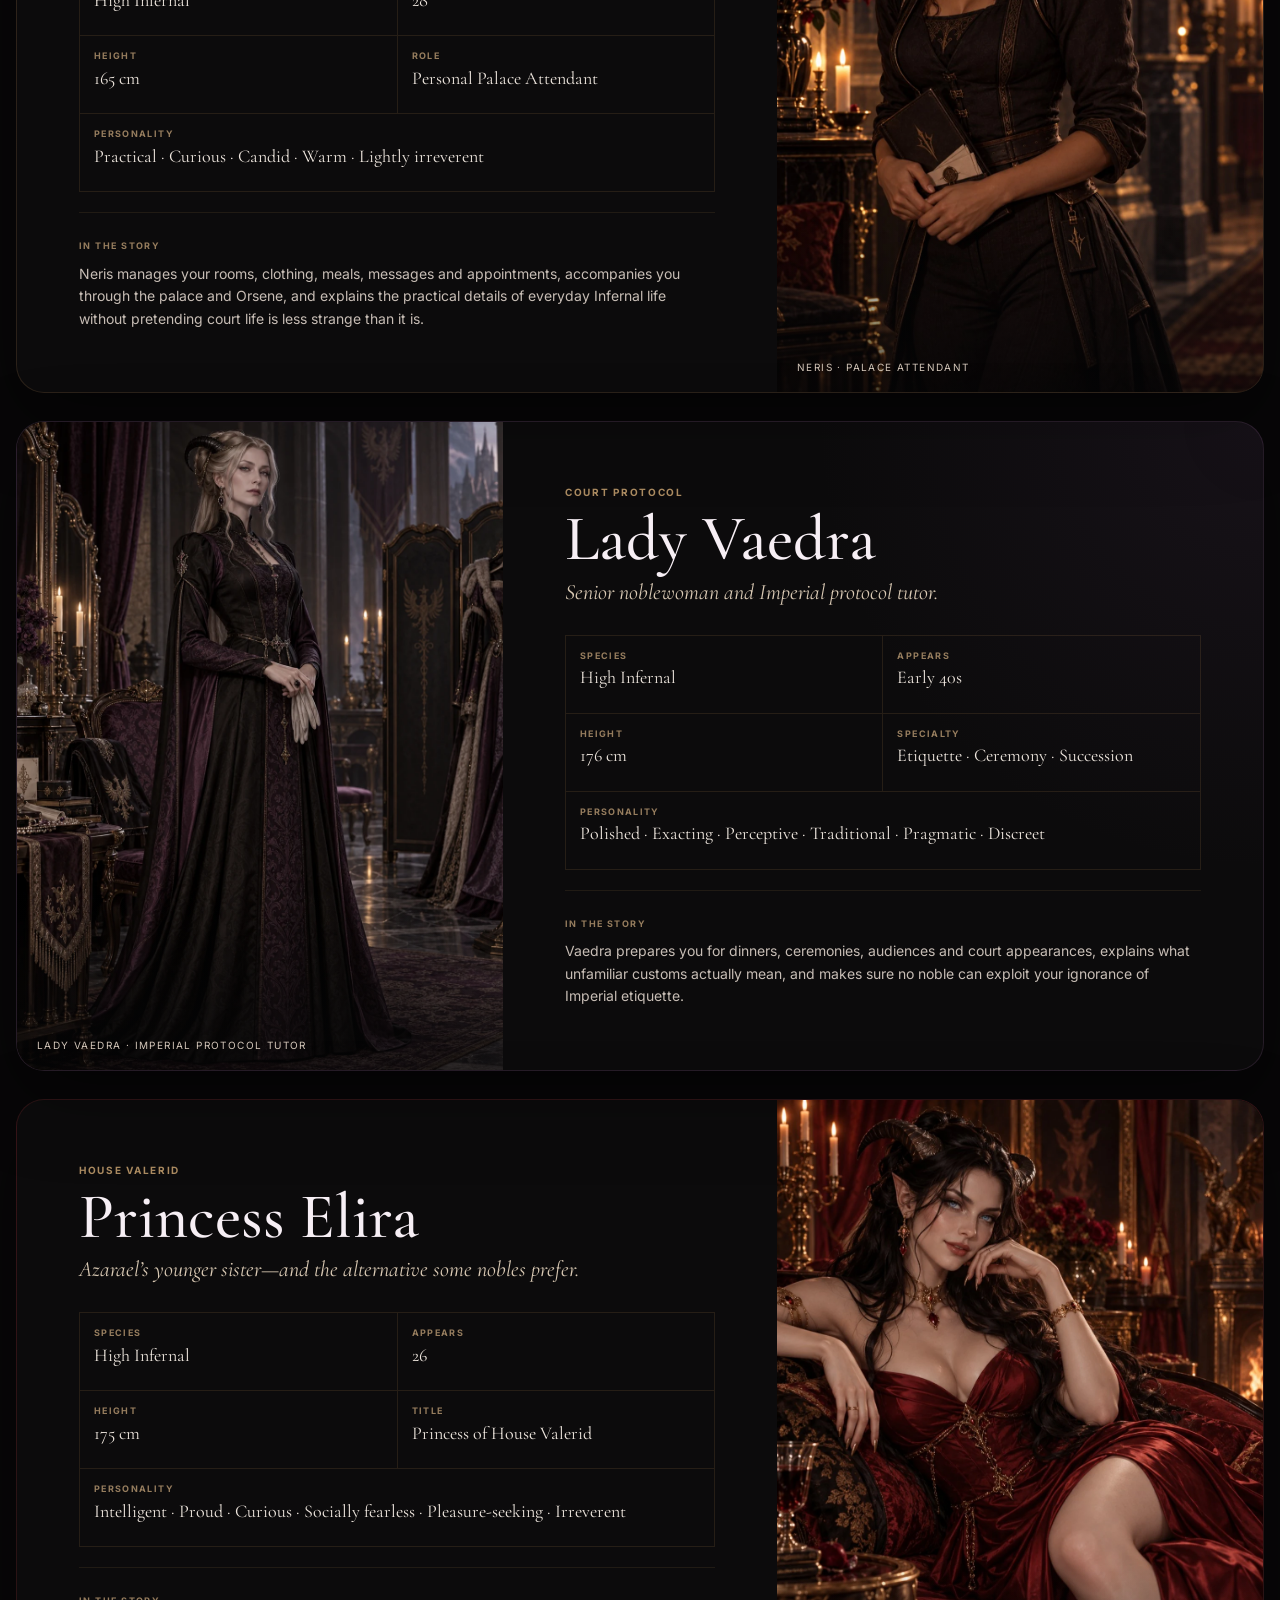
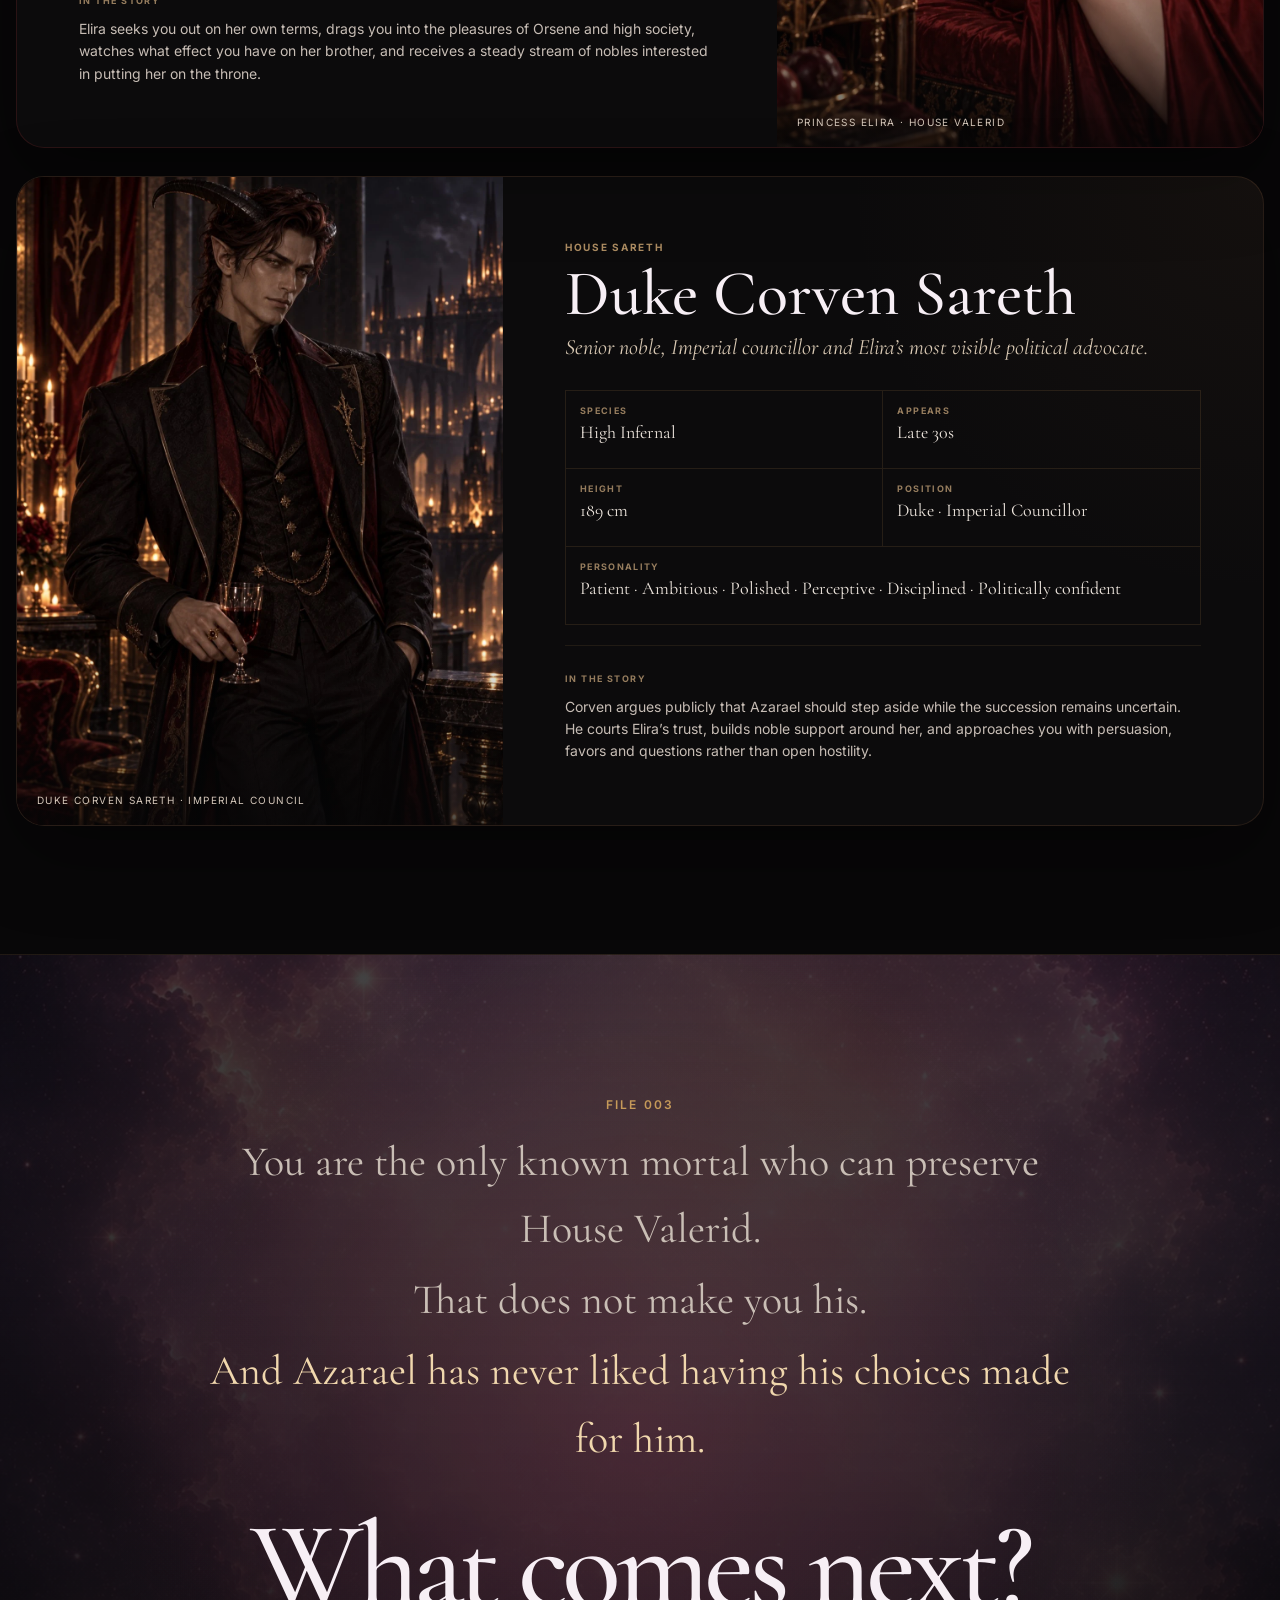
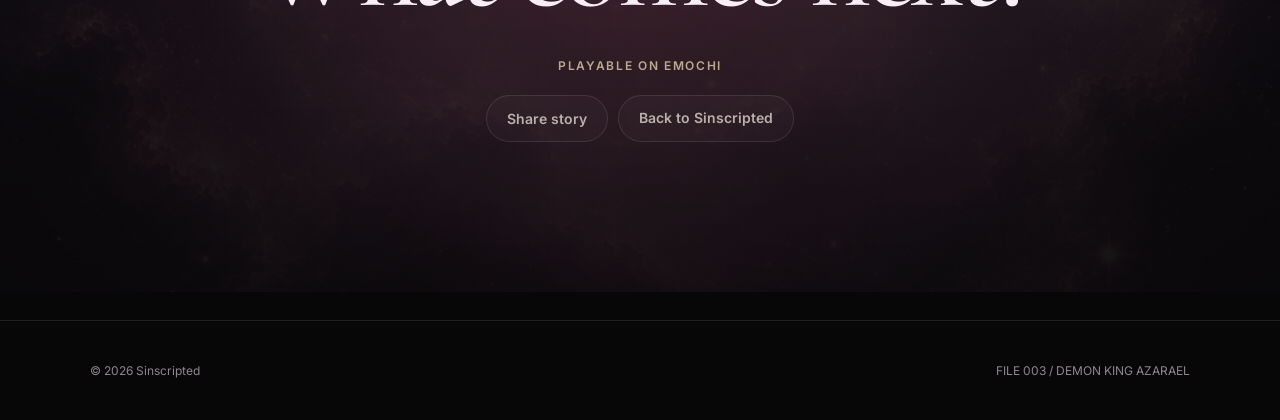
==== commit 5d71185c: "Add files via upload" ====
--- a/azarael/index.html
+++ b/azarael/index.html
@@ -1,30 +1,874 @@
 <!doctype html>
-<html lang="en"><head><meta charset="utf-8"><meta name="viewport" content="width=device-width, initial-scale=1"><meta name="theme-color" content="#080708"><meta name="description" content="Demon King Azarael — Sinscripted File 003. Illustrated scenes, character profiles and story extras."><title>Demon King Azarael — Sinscripted File 003</title><meta property="og:type" content="article"><meta property="og:title" content="Demon King Azarael — Sinscripted File 003"><meta property="og:description" content="Months of searching. Hundreds of mortals. Then he looks at you."><meta property="og:url" content="https://sinscripted.github.io/azarael/"><meta property="og:image" content="https://sinscripted.github.io/assets/stories/azarael/poster.webp"><meta name="twitter:card" content="summary_large_image"><link rel="icon" href="/assets/brand/sinscripted-mark.svg" type="image/svg+xml"><link rel="stylesheet" href="/css/styles.css?v=3.1">
-<style>
-.azarael-page{--gold:#c69a59;--gold2:#e2c28f;--blue:#a9d8ff;--muted:#b9b0aa;background:radial-gradient(circle at 12% 8%,rgba(117,32,38,.12),transparent 30rem),radial-gradient(circle at 88% 24%,rgba(169,132,73,.07),transparent 30rem),#080708}.azarael-page main{overflow:hidden}.azarael-page .story-nav{z-index:60;background:linear-gradient(to bottom,rgba(8,7,8,.94),rgba(8,7,8,.45),transparent)}.azarael-page .eyebrow{color:var(--gold)}
-.azarael-hero{min-height:900px;display:grid;grid-template-columns:minmax(330px,.82fr) minmax(460px,1.18fr);align-items:stretch;overflow:hidden;border-bottom:1px solid rgba(210,165,92,.12);background:radial-gradient(circle at 22% 40%,rgba(108,30,34,.18),transparent 30rem),#080708}.azarael-hero-copy{position:relative;z-index:3;align-self:center;padding:90px clamp(30px,6vw,96px)}.azarael-title-kicker{display:block;margin:0 0 10px;color:var(--gold2);font-family:var(--serif);font-size:clamp(30px,3.5vw,48px);font-style:italic;font-weight:500;line-height:1}.azarael-hero-copy h1{margin:0 0 32px;max-width:720px;font-family:var(--serif);font-size:clamp(78px,9vw,132px);font-weight:500;line-height:.82;letter-spacing:-.048em}.azarael-lead{max-width:610px;margin:0 0 14px;color:#f3eee9;font-family:var(--serif);font-size:clamp(29px,3.2vw,42px);line-height:1.08}.azarael-sublead{max-width:600px;margin:0 0 27px;color:#bcb2ad;font-size:15px}.azarael-hero-art{position:relative;margin:0;min-height:900px;overflow:hidden}.azarael-hero-art img{width:100%;height:100%;min-height:900px;object-fit:cover;object-position:center 34%}.azarael-vignette{position:absolute;inset:0;pointer-events:none;background:linear-gradient(90deg,#080708 0%,rgba(8,7,8,.48) 10%,transparent 32%),linear-gradient(to top,rgba(8,7,8,.62),transparent 35%)}
-.infernal-section{width:min(1260px,calc(100% - 44px));margin:0 auto;padding:112px 0}.nightclub-beat{display:grid;grid-template-columns:minmax(360px,1.08fr) minmax(300px,.76fr);align-items:center;overflow:hidden;border:1px solid rgba(180,143,82,.14);border-radius:30px;background:radial-gradient(circle at 100% 0%,rgba(51,77,137,.15),transparent 28rem),rgba(255,255,255,.018);box-shadow:0 34px 90px rgba(0,0,0,.48)}.nightclub-art{margin:0;min-height:700px;height:100%}.nightclub-art img{width:100%;height:100%;min-height:700px;object-fit:cover}.nightclub-copy{padding:clamp(36px,6vw,78px)}.nightclub-copy h2,.recognition-copy h2,.world-copy h2,.cast-heading h2{margin:0 0 20px;font-family:var(--serif);font-size:clamp(50px,6.5vw,84px);font-weight:500;line-height:.98;letter-spacing:-.035em}.nightclub-copy p:not(.eyebrow),.recognition-copy p:not(.eyebrow),.world-copy p:not(.eyebrow){color:var(--muted);font-size:17px}
-.recognition-section{width:min(1320px,calc(100% - 24px));margin:0 auto;padding:22px 0 112px}.recognition-panel{position:relative;min-height:700px;overflow:hidden;border:1px solid rgba(135,173,214,.16);border-radius:28px;background:#07080b;box-shadow:0 35px 90px rgba(0,0,0,.5)}.recognition-panel>img{position:absolute;inset:0;width:100%;height:100%;object-fit:cover;object-position:center}.recognition-panel:after{content:"";position:absolute;inset:0;background:linear-gradient(90deg,rgba(5,6,9,.93) 0%,rgba(5,6,9,.70) 42%,rgba(5,6,9,.18) 75%),linear-gradient(to top,rgba(5,6,9,.75),transparent 45%)}.recognition-copy{position:relative;z-index:2;width:min(650px,100%);padding:clamp(44px,7vw,94px)}.recognition-copy .eyebrow{color:var(--blue)}.recognition-copy h2{color:#f0f6fb}.recognition-copy p:not(.eyebrow){color:#c3c9cf}
-.dossier-section{padding:78px 24px 126px}.azarael-dossier{width:min(1300px,100%);margin:0 auto;display:grid;grid-template-columns:minmax(370px,.92fr) minmax(430px,1.08fr);overflow:hidden;border:1px solid rgba(196,151,86,.20);border-radius:32px;background:radial-gradient(circle at 86% 12%,rgba(127,74,31,.12),transparent 30rem),linear-gradient(145deg,rgba(26,21,18,.98),rgba(9,9,10,.99));box-shadow:0 42px 100px rgba(0,0,0,.5)}.azarael-portrait{position:relative;margin:0;min-height:820px;overflow:hidden;background:#09090a}.azarael-portrait img{width:100%;height:100%;min-height:820px;object-fit:cover;object-position:center}.azarael-portrait:after{content:"";position:absolute;inset:0;background:linear-gradient(to top,rgba(7,7,8,.86),transparent 30%)}.azarael-portrait figcaption{position:absolute;z-index:2;left:24px;right:24px;bottom:20px;color:#d8cbb9;font-size:11px;letter-spacing:.14em;text-transform:uppercase}.azarael-dossier-copy{align-self:center;padding:clamp(42px,6vw,78px)}.dossier-code{margin:0 0 15px;color:var(--gold);font-size:10px;font-weight:700;letter-spacing:.19em;text-transform:uppercase}.azarael-dossier-copy h2{margin:0 0 18px;font-family:var(--serif);font-size:clamp(70px,8.4vw,108px);font-weight:500;line-height:.84;letter-spacing:-.044em}.dossier-deck{max-width:620px;margin:0 0 32px;color:#ded2c4;font-family:var(--serif);font-size:clamp(25px,2.6vw,35px);font-style:italic;line-height:1.16}.dossier-grid{margin:0;display:grid;grid-template-columns:repeat(2,minmax(0,1fr));border-top:1px solid rgba(196,151,86,.16);border-left:1px solid rgba(196,151,86,.16)}.dossier-grid>div{min-height:100px;padding:17px 18px;border-right:1px solid rgba(196,151,86,.16);border-bottom:1px solid rgba(196,151,86,.16)}.dossier-grid .wide{grid-column:1/-1}.dossier-grid dt{margin:0 0 6px;color:#a68c68;font-size:10px;font-weight:700;letter-spacing:.17em;text-transform:uppercase}.dossier-grid dd{margin:0;color:#f3eee8;font-family:var(--serif);font-size:22px;line-height:1.18}.dossier-personality{margin-top:25px;padding-top:22px;border-top:1px solid rgba(196,151,86,.13)}.dossier-personality span{color:#a68c68;font-size:10px;font-weight:700;letter-spacing:.17em;text-transform:uppercase}.dossier-personality p{margin:8px 0 0;max-width:650px;color:#d2c8be;font-size:15px}.dossier-quote{margin:32px 0 0;padding-left:22px;border-left:2px solid #8d5c2d;color:#f0d7ad;font-family:var(--serif);font-size:clamp(29px,3vw,40px);font-style:italic;line-height:1.18}
-.world-section{width:min(1260px,calc(100% - 44px));margin:0 auto;padding:60px 0 118px;display:grid;grid-template-columns:minmax(300px,.76fr) minmax(350px,1fr);gap:clamp(44px,7vw,100px);align-items:center}.world-copy{padding:10px 0}.world-visual{position:relative;min-height:620px;overflow:hidden;border:1px solid rgba(196,151,86,.16);border-radius:28px;background:radial-gradient(circle at 74% 28%,rgba(226,171,88,.11),transparent 23rem),linear-gradient(155deg,rgba(46,35,27,.85),rgba(10,9,9,.95));box-shadow:0 32px 85px rgba(0,0,0,.44)}.world-stat{position:absolute;inset:auto 26px 26px 26px;padding:26px;border:1px solid rgba(255,255,255,.09);border-radius:20px;background:rgba(8,7,8,.65);backdrop-filter:blur(12px)}.world-stat strong{display:block;margin-bottom:6px;color:#f1e7db;font-family:var(--serif);font-size:34px;font-weight:500}.world-stat span{color:#a89f98;font-size:13px}
-.cast-section{width:min(1320px,calc(100% - 32px));margin:0 auto;padding:70px 0 128px}.cast-heading{width:min(760px,100%);margin:0 0 40px}.cast-heading>p:last-child{max-width:700px;color:#b8b0aa;font-size:16px}.cast-grid{display:grid;grid-template-columns:repeat(2,minmax(0,1fr));gap:24px}.cast-card{overflow:hidden;border:1px solid rgba(196,151,86,.14);border-radius:26px;background:radial-gradient(circle at 100% 0%,rgba(115,74,38,.08),transparent 26rem),rgba(255,255,255,.018);box-shadow:0 25px 70px rgba(0,0,0,.38)}.cast-card figure{margin:0;height:520px;overflow:hidden;background:#0b0a0a}.cast-card img{width:100%;height:100%;object-fit:cover;object-position:center 22%}.cast-copy{padding:28px 28px 32px}.cast-role{margin:0 0 8px;color:#aa8a60;font-size:10px;font-weight:700;letter-spacing:.17em;text-transform:uppercase}.cast-copy h3{margin:0 0 12px;font-family:var(--serif);font-size:46px;font-weight:500}.cast-copy p:last-child{margin:0;color:#bdb3ac;font-size:14px}.cast-card.elira{border-color:rgba(139,42,48,.24);background:radial-gradient(circle at 100% 0%,rgba(125,31,39,.14),transparent 28rem),rgba(255,255,255,.018)}.cast-card.sevrin{border-color:rgba(118,127,142,.18);background:radial-gradient(circle at 100% 0%,rgba(70,81,99,.11),transparent 28rem),rgba(255,255,255,.018)}
-.final-question{position:relative;overflow:hidden;padding:140px 28px 150px;text-align:center;border-top:1px solid rgba(196,151,86,.12);background:radial-gradient(circle at center,rgba(111,32,37,.12),transparent 32rem),linear-gradient(rgba(8,7,8,.76),rgba(8,7,8,.95)),url('/assets/brand/nebula-secondary.png') center/cover no-repeat}.final-question-inner{position:relative;z-index:2;width:min(900px,100%);margin:0 auto}.tension-line{margin:4px 0;color:#c9beb5;font-family:var(--serif);font-size:clamp(25px,4vw,42px)}.tension-line.accent{color:#f0d7ad}.final-question h2{margin:32px 0 26px;font-family:var(--serif);font-size:clamp(70px,10vw,122px);font-weight:500;letter-spacing:-.045em}.platform-note{margin:0 0 20px;color:#b9a98f;font-size:12px;font-weight:600;letter-spacing:.14em;text-transform:uppercase;text-align:center}
-@media(max-width:980px){.azarael-hero{min-height:0;grid-template-columns:1fr}.azarael-hero-art{order:1;min-height:min(76vh,760px)}.azarael-hero-art img{min-height:min(76vh,760px)}.azarael-hero-copy{order:2;padding:58px 28px 78px}.azarael-vignette{background:linear-gradient(to top,#080708 0%,rgba(8,7,8,.12) 34%,transparent 62%)}.nightclub-beat{grid-template-columns:1fr}.world-section{grid-template-columns:1fr}.azarael-dossier{grid-template-columns:1fr}.azarael-portrait,.azarael-portrait img{min-height:700px}}
-@media(max-width:760px){.cast-grid{grid-template-columns:1fr}}
-@media(max-width:620px){.azarael-page .site-header{padding-inline:18px}.azarael-hero-copy{padding:44px 20px 66px}.azarael-title-kicker{font-size:28px}.azarael-hero-copy h1{font-size:clamp(64px,20vw,90px)}.azarael-lead{font-size:29px}.azarael-sublead{font-size:14px;line-height:1.6}.azarael-hero-art,.azarael-hero-art img{min-height:570px}.infernal-section{width:calc(100% - 24px);padding:76px 0}.nightclub-beat{border-radius:20px}.nightclub-art,.nightclub-art img{min-height:500px}.nightclub-copy{padding:31px 22px 36px}.nightclub-copy h2,.recognition-copy h2,.world-copy h2,.cast-heading h2{font-size:49px}.recognition-section{width:calc(100% - 20px);padding:6px 0 86px}.recognition-panel{min-height:620px;border-radius:20px}.recognition-panel:after{background:linear-gradient(to top,rgba(5,6,9,.96) 0%,rgba(5,6,9,.66) 50%,rgba(5,6,9,.15) 78%)}.recognition-copy{width:100%;min-height:620px;display:flex;flex-direction:column;justify-content:flex-end;padding:34px 22px}.recognition-copy p:not(.eyebrow){font-size:15px}.dossier-section{padding:48px 14px 90px}.azarael-dossier{border-radius:22px}.azarael-portrait,.azarael-portrait img{min-height:520px}.azarael-dossier-copy{padding:31px 20px 38px}.azarael-dossier-copy h2{font-size:65px}.dossier-deck{font-size:25px}.dossier-grid>div{min-height:86px;padding:14px 12px}.dossier-grid dt{font-size:8px}.dossier-grid dd{font-size:18px}.dossier-personality p{font-size:14px}.dossier-quote{font-size:29px}.world-section{width:calc(100% - 30px);padding:50px 0 92px}.world-visual{min-height:500px;border-radius:22px}.world-stat{inset:auto 18px 18px 18px;padding:20px}.world-stat strong{font-size:30px}.cast-section{width:calc(100% - 24px);padding:55px 0 96px}.cast-card{border-radius:20px}.cast-card figure{height:470px}.cast-copy{padding:24px 21px 28px}.cast-copy h3{font-size:42px}.final-question{padding:98px 20px 110px}.final-question h2{font-size:72px}}
-</style></head>
-<body class="azarael-page"><div class="grain" aria-hidden="true"></div><header class="site-header compact story-nav"><a class="brand" href="/" aria-label="Back to Sinscripted"><img class="brand-mark-img" src="/assets/brand/sinscripted-mark.svg" alt=""><span class="brand-text">Sinscripted</span></a><a class="back-link" href="/">← Library</a></header>
-<main>
-<section class="azarael-hero"><div class="azarael-hero-copy reveal"><p class="eyebrow">Sinscripted / File 003</p><span class="azarael-title-kicker">Demon King</span><h1>Azarael</h1><p class="azarael-lead">Months of searching. Hundreds of mortals. Then he looks at you.</p><p class="azarael-sublead">One involuntary response identifies you as the only known mortal compatible with the last male of House Valerid.</p><div class="tag-row"><span>Dark Romantasy</span><span>Imperial Court</span><span>Forced Proximity</span></div></div><figure class="azarael-hero-art reveal"><img src="/assets/stories/azarael/hero.webp" alt="Azarael standing in Valerid Palace above the illuminated city of Orsene"><div class="azarael-vignette" aria-hidden="true"></div></figure></section>
-<section class="infernal-section"><div class="nightclub-beat reveal"><figure class="nightclub-art"><img src="/assets/stories/azarael/nightclub.webp" alt="Azarael and Sevrin looking down from the VIP level of a human nightclub" loading="lazy"></figure><div class="nightclub-copy"><p class="eyebrow">The human realm</p><h2>One look changes everything.</h2><p>From the VIP level above a crowded nightclub, Azarael finds the first mortal who provokes the response his court has been searching for. Sevrin sees it happen too.</p></div></div></section>
-<section class="recognition-section"><div class="recognition-panel reveal"><img src="/assets/stories/azarael/recognition-eye.webp" alt="Close view of Azarael's luminous blue eye with a vertical pupil" loading="lazy"><div class="recognition-copy"><p class="eyebrow">Recognition</p><h2>His body answers before he does.</h2><p>High Infernal recognition confirms reproductive compatibility—and nothing else. No bond. No title. No obligation. Just a fact neither of you can ignore.</p></div></div></section>
-<section class="dossier-section"><div class="azarael-dossier reveal"><figure class="azarael-portrait"><img src="/assets/stories/azarael/azarael-dossier.webp" alt="Close portrait of Azarael in a black open-collar shirt" loading="lazy"><figcaption>Azarael · Sovereign of the Valerid Empire</figcaption></figure><div class="azarael-dossier-copy"><p class="dossier-code">SINSCRIPTED / FILE 003 · SUBJECT A</p><h2>Azarael</h2><p class="dossier-deck">The last male of House Valerid—and a man who has never liked having his choices made for him.</p><dl class="dossier-grid"><div><dt>Age</dt><dd>Centuries old · appears 30</dd></div><div><dt>Height</dt><dd>190 cm</dd></div><div><dt>Species</dt><dd>High Infernal</dd></div><div><dt>Title</dt><dd>Sovereign of the Valerid Empire</dd></div><div><dt>Eyes</dt><dd>Luminous icy blue</dd></div><div><dt>Scent</dt><dd>Smoked sandalwood · dark amber</dd></div><div class="wide"><dt>House</dt><dd>Last male of House Valerid</dd></div></dl><div class="dossier-personality"><span>Personality</span><p>Controlled · Attentive · Dry-witted · Resolute · Ruthless when necessary</p></div><blockquote class="dossier-quote">“Your name.”</blockquote></div></div></section>
-<section class="world-section"><div class="world-copy reveal"><p class="eyebrow">Valerid Palace</p><h2>You arrive as a stranger. The Empire already has plans.</h2><p>Recognition places you under Imperial protection, with private quarters, staff and security inside the palace. It gives you no consort title and no obligation to Azarael.</p></div><div class="world-visual reveal"><div class="world-stat"><strong>Only known compatible mortal.</strong><span>Succession significance does not make you Imperial Consort. That requires Azarael to choose you—and you to accept.</span></div></div></section>
-<section class="cast-section"><div class="cast-heading reveal"><p class="eyebrow">Inside the Empire</p><h2>The palace does not stop because you arrived.</h2><p>Advisors, attendants, nobles and family keep moving around Azarael—and around the succession question that now includes you.</p></div><div class="cast-grid">
-<article class="cast-card sevrin reveal"><figure><img src="/assets/stories/azarael/sevrin.webp" alt="Sevrin, Azarael's silver-templed chief advisor" loading="lazy"></figure><div class="cast-copy"><p class="cast-role">Chief advisor</p><h3>Sevrin</h3><p>Azarael’s most trusted retainer. He saw the recognition response and ordered you brought to the Infernal Realm before Azarael authorized it.</p></div></article>
-<article class="cast-card neris reveal"><figure><img src="/assets/stories/azarael/neris.webp" alt="Neris, the palace attendant assigned to the user" loading="lazy"></figure><div class="cast-copy"><p class="cast-role">Palace attendant</p><h3>Neris</h3><p>Practical, curious and candid. She manages your rooms, clothing, messages and daily life while explaining the ordinary details of an unfamiliar world.</p></div></article>
-<article class="cast-card elira reveal"><figure><img src="/assets/stories/azarael/elira.webp" alt="Princess Elira of House Valerid reclining in a red gown" loading="lazy"></figure><div class="cast-copy"><p class="cast-role">Princess of House Valerid</p><h3>Elira</h3><p>Azarael’s younger sister: intelligent, irreverent and relentlessly social. Some nobles would rather see her on the throne.</p></div></article>
-<article class="cast-card corven reveal"><figure><img src="/assets/stories/azarael/corven.webp" alt="Duke Corven Sareth in black and oxblood formalwear holding a wine glass" loading="lazy"></figure><div class="cast-copy"><p class="cast-role">Duke of House Sareth</p><h3>Corven</h3><p>A polished senior noble and the most visible advocate for Elira’s succession. He prefers influence, alliances and persuasion to open confrontation.</p></div></article>
-</div></section>
-<section class="final-question reveal"><div class="final-question-inner"><p class="eyebrow">File 003</p><p class="tension-line">You are the only known mortal who can preserve House Valerid.</p><p class="tension-line">That does not make you his.</p><p class="tension-line accent">And Azarael has never liked having his choices made for him.</p><h2>What comes next?</h2><p class="platform-note">Playable on Emochi</p><div class="card-actions centered"><a class="button ghost" href="/">Back to Sinscripted</a></div></div></section>
-</main><footer class="site-footer"><span>© <span id="year"></span> Sinscripted</span><span>FILE 003 / DEMON KING AZARAEL</span></footer><script src="/js/site.js?v=3.3"></script></body></html>+<html lang="en">
+<head>
+  <meta charset="utf-8">
+  <meta name="viewport" content="width=device-width, initial-scale=1">
+  <meta name="theme-color" content="#080708">
+  <meta name="description" content="Demon King Azarael — Sinscripted File 003. Illustrated scenes, character profiles and story extras.">
+  <title>Demon King Azarael — Sinscripted File 003</title>
+  <meta property="og:type" content="article">
+  <meta property="og:title" content="Demon King Azarael — Sinscripted File 003">
+  <meta property="og:description" content="Months of searching. Hundreds of mortals. Then he looks at you.">
+  <meta property="og:url" content="https://sinscripted.github.io/azarael/">
+  <meta property="og:image" content="https://sinscripted.github.io/assets/stories/azarael/poster.webp">
+  <meta name="twitter:card" content="summary_large_image">
+  <link rel="icon" href="/assets/brand/sinscripted-mark.svg" type="image/svg+xml">
+  <link rel="stylesheet" href="/css/styles.css?v=3.1">
+
+<style id="file-003-inline-v2">
+.azarael-page{
+  --gold:#c69a59;
+  --gold2:#e2c28f;
+  --blue:#a9d8ff;
+  --muted:#b9b0aa;
+  background:
+    radial-gradient(circle at 12% 8%,rgba(117,32,38,.12),transparent 30rem),
+    radial-gradient(circle at 88% 24%,rgba(169,132,73,.07),transparent 30rem),
+    #080708;
+}
+.azarael-page main{overflow:hidden}
+.azarael-page .story-nav{
+  z-index:60;
+  background:linear-gradient(to bottom,rgba(8,7,8,.94),rgba(8,7,8,.45),transparent);
+}
+.azarael-page .eyebrow{color:var(--gold)}
+
+.azarael-hero{
+  min-height:900px;
+  display:grid;
+  grid-template-columns:minmax(330px,.82fr) minmax(460px,1.18fr);
+  align-items:stretch;
+  overflow:hidden;
+  border-bottom:1px solid rgba(210,165,92,.12);
+  background:radial-gradient(circle at 22% 40%,rgba(108,30,34,.18),transparent 30rem),#080708;
+}
+.azarael-hero-copy{
+  position:relative;
+  z-index:3;
+  align-self:center;
+  padding:90px clamp(30px,6vw,96px);
+}
+.azarael-title-kicker{
+  display:block;
+  margin:0 0 10px;
+  color:var(--gold2);
+  font-family:var(--serif);
+  font-size:clamp(30px,3.5vw,48px);
+  font-style:italic;
+  font-weight:500;
+  line-height:1;
+}
+.azarael-hero-copy h1{
+  margin:0 0 32px;
+  max-width:720px;
+  font-family:var(--serif);
+  font-size:clamp(78px,9vw,132px);
+  font-weight:500;
+  line-height:.82;
+  letter-spacing:-.048em;
+}
+.azarael-lead{
+  max-width:610px;
+  margin:0 0 14px;
+  color:#f3eee9;
+  font-family:var(--serif);
+  font-size:clamp(29px,3.2vw,42px);
+  line-height:1.08;
+}
+.azarael-sublead{
+  max-width:600px;
+  margin:0 0 27px;
+  color:#bcb2ad;
+  font-size:15px;
+}
+.azarael-hero-art{
+  position:relative;
+  margin:0;
+  min-height:900px;
+  overflow:hidden;
+}
+.azarael-hero-art img{
+  width:100%;
+  height:100%;
+  min-height:900px;
+  object-fit:cover;
+  object-position:center 34%;
+}
+.azarael-vignette{
+  position:absolute;
+  inset:0;
+  pointer-events:none;
+  background:
+    linear-gradient(90deg,#080708 0%,rgba(8,7,8,.48) 10%,transparent 32%),
+    linear-gradient(to top,rgba(8,7,8,.62),transparent 35%);
+}
+
+.infernal-section{
+  width:min(1260px,calc(100% - 44px));
+  margin:0 auto;
+  padding:112px 0;
+}
+.nightclub-beat{
+  display:grid;
+  grid-template-columns:minmax(360px,1.08fr) minmax(300px,.76fr);
+  align-items:center;
+  overflow:hidden;
+  border:1px solid rgba(180,143,82,.14);
+  border-radius:30px;
+  background:radial-gradient(circle at 100% 0%,rgba(51,77,137,.15),transparent 28rem),rgba(255,255,255,.018);
+  box-shadow:0 34px 90px rgba(0,0,0,.48);
+}
+.nightclub-art{
+  margin:0;
+  min-height:700px;
+  height:100%;
+}
+.nightclub-art img{
+  width:100%;
+  height:100%;
+  min-height:700px;
+  object-fit:cover;
+}
+.nightclub-copy{padding:clamp(36px,6vw,78px)}
+.nightclub-copy h2,
+.recognition-copy h2,
+.world-copy h2,
+.cast-heading h2{
+  margin:0 0 20px;
+  font-family:var(--serif);
+  font-size:clamp(50px,6.5vw,84px);
+  font-weight:500;
+  line-height:.98;
+  letter-spacing:-.035em;
+}
+.nightclub-copy p:not(.eyebrow),
+.recognition-copy p:not(.eyebrow),
+.world-copy p:not(.eyebrow){
+  color:var(--muted);
+  font-size:17px;
+}
+
+.recognition-section{
+  width:min(1320px,calc(100% - 24px));
+  margin:0 auto;
+  padding:22px 0 112px;
+}
+.recognition-panel{
+  position:relative;
+  min-height:700px;
+  overflow:hidden;
+  border:1px solid rgba(135,173,214,.16);
+  border-radius:28px;
+  background:#07080b;
+  box-shadow:0 35px 90px rgba(0,0,0,.5);
+}
+.recognition-panel>img{
+  position:absolute;
+  inset:0;
+  width:100%;
+  height:100%;
+  object-fit:cover;
+  object-position:center;
+}
+.recognition-panel:after{
+  content:"";
+  position:absolute;
+  inset:0;
+  background:
+    linear-gradient(90deg,rgba(5,6,9,.93) 0%,rgba(5,6,9,.70) 42%,rgba(5,6,9,.18) 75%),
+    linear-gradient(to top,rgba(5,6,9,.75),transparent 45%);
+}
+.recognition-copy{
+  position:relative;
+  z-index:2;
+  width:min(650px,100%);
+  padding:clamp(44px,7vw,94px);
+}
+.recognition-copy .eyebrow{color:var(--blue)}
+.recognition-copy h2{color:#f0f6fb}
+.recognition-copy p:not(.eyebrow){color:#c3c9cf}
+
+/* Azarael full dossier */
+.dossier-section{padding:78px 24px 126px}
+.azarael-dossier{
+  width:min(1300px,100%);
+  margin:0 auto;
+  display:grid;
+  grid-template-columns:minmax(370px,.92fr) minmax(430px,1.08fr);
+  overflow:hidden;
+  border:1px solid rgba(196,151,86,.20);
+  border-radius:32px;
+  background:
+    radial-gradient(circle at 86% 12%,rgba(127,74,31,.12),transparent 30rem),
+    linear-gradient(145deg,rgba(26,21,18,.98),rgba(9,9,10,.99));
+  box-shadow:0 42px 100px rgba(0,0,0,.5);
+}
+.azarael-portrait{
+  position:relative;
+  margin:0;
+  min-height:820px;
+  overflow:hidden;
+  background:#09090a;
+}
+.azarael-portrait img{
+  width:100%;
+  height:100%;
+  min-height:820px;
+  object-fit:cover;
+  object-position:center;
+}
+.azarael-portrait:after{
+  content:"";
+  position:absolute;
+  inset:0;
+  background:linear-gradient(to top,rgba(7,7,8,.86),transparent 30%);
+}
+.azarael-portrait figcaption{
+  position:absolute;
+  z-index:2;
+  left:24px;
+  right:24px;
+  bottom:20px;
+  color:#d8cbb9;
+  font-size:11px;
+  letter-spacing:.14em;
+  text-transform:uppercase;
+}
+.azarael-dossier-copy{
+  align-self:center;
+  padding:clamp(42px,6vw,78px);
+}
+.dossier-code{
+  margin:0 0 15px;
+  color:var(--gold);
+  font-size:10px;
+  font-weight:700;
+  letter-spacing:.19em;
+  text-transform:uppercase;
+}
+.azarael-dossier-copy h2{
+  margin:0 0 18px;
+  font-family:var(--serif);
+  font-size:clamp(70px,8.4vw,108px);
+  font-weight:500;
+  line-height:.84;
+  letter-spacing:-.044em;
+}
+.dossier-deck{
+  max-width:620px;
+  margin:0 0 32px;
+  color:#ded2c4;
+  font-family:var(--serif);
+  font-size:clamp(25px,2.6vw,35px);
+  font-style:italic;
+  line-height:1.16;
+}
+.dossier-grid{
+  margin:0;
+  display:grid;
+  grid-template-columns:repeat(2,minmax(0,1fr));
+  border-top:1px solid rgba(196,151,86,.16);
+  border-left:1px solid rgba(196,151,86,.16);
+}
+.dossier-grid>div{
+  min-height:100px;
+  padding:17px 18px;
+  border-right:1px solid rgba(196,151,86,.16);
+  border-bottom:1px solid rgba(196,151,86,.16);
+}
+.dossier-grid .wide{grid-column:1/-1}
+.dossier-grid dt{
+  margin:0 0 6px;
+  color:#a68c68;
+  font-size:10px;
+  font-weight:700;
+  letter-spacing:.17em;
+  text-transform:uppercase;
+}
+.dossier-grid dd{
+  margin:0;
+  color:#f3eee8;
+  font-family:var(--serif);
+  font-size:22px;
+  line-height:1.18;
+}
+.dossier-personality{
+  margin-top:25px;
+  padding-top:22px;
+  border-top:1px solid rgba(196,151,86,.13);
+}
+.dossier-personality span{
+  color:#a68c68;
+  font-size:10px;
+  font-weight:700;
+  letter-spacing:.17em;
+  text-transform:uppercase;
+}
+.dossier-personality p{
+  margin:8px 0 0;
+  max-width:650px;
+  color:#d2c8be;
+  font-size:15px;
+}
+
+/* Palace status section — image replaces placeholder block */
+.world-section{
+  width:min(1280px,calc(100% - 44px));
+  margin:0 auto;
+  padding:58px 0 120px;
+  display:grid;
+  grid-template-columns:minmax(300px,.72fr) minmax(420px,1.18fr);
+  gap:clamp(44px,7vw,92px);
+  align-items:center;
+}
+.world-copy{padding:10px 0}
+.world-visual{
+  position:relative;
+  min-height:650px;
+  overflow:hidden;
+  border:1px solid rgba(196,151,86,.16);
+  border-radius:28px;
+  background:#0b0909;
+  box-shadow:0 34px 90px rgba(0,0,0,.46);
+}
+.world-visual img{
+  position:absolute;
+  inset:0;
+  width:100%;
+  height:100%;
+  object-fit:cover;
+  object-position:center;
+}
+.world-visual:after{
+  content:"";
+  position:absolute;
+  inset:0;
+  background:
+    linear-gradient(to top,rgba(6,6,7,.88) 0%,rgba(6,6,7,.30) 38%,transparent 70%),
+    linear-gradient(90deg,rgba(6,6,7,.16),transparent 55%);
+}
+.world-caption{
+  position:absolute;
+  z-index:2;
+  left:30px;
+  right:30px;
+  bottom:28px;
+}
+.world-caption strong{
+  display:block;
+  margin:0 0 6px;
+  color:#f3eadf;
+  font-family:var(--serif);
+  font-size:clamp(29px,3vw,38px);
+  font-weight:500;
+  line-height:1.06;
+}
+.world-caption span{
+  color:#c7bbb0;
+  font-size:13px;
+  letter-spacing:.03em;
+}
+
+/* Supporting cast */
+.cast-section{
+  width:min(1280px,calc(100% - 32px));
+  margin:0 auto;
+  padding:70px 0 128px;
+}
+.cast-heading{
+  width:min(790px,100%);
+  margin:0 0 46px;
+}
+.cast-heading>p:last-child{
+  max-width:730px;
+  color:#b8b0aa;
+  font-size:16px;
+}
+.supporting-stack{
+  display:grid;
+  gap:28px;
+}
+.support-profile{
+  display:grid;
+  grid-template-columns:minmax(320px,.78fr) minmax(430px,1.22fr);
+  overflow:hidden;
+  border:1px solid rgba(196,151,86,.15);
+  border-radius:28px;
+  background:
+    radial-gradient(circle at 100% 0%,rgba(115,74,38,.08),transparent 26rem),
+    rgba(255,255,255,.018);
+  box-shadow:0 28px 78px rgba(0,0,0,.40);
+}
+.support-profile.reverse{
+  grid-template-columns:minmax(430px,1.22fr) minmax(320px,.78fr);
+}
+.support-profile.reverse .support-portrait{order:2}
+.support-profile.reverse .support-copy{order:1}
+.support-portrait{
+  position:relative;
+  margin:0;
+  min-height:590px;
+  overflow:hidden;
+  background:#0b0a0a;
+}
+.support-portrait img{
+  width:100%;
+  height:100%;
+  min-height:590px;
+  object-fit:cover;
+  object-position:center 22%;
+}
+.support-portrait:after{
+  content:"";
+  position:absolute;
+  inset:0;
+  background:linear-gradient(to top,rgba(7,7,8,.72),transparent 28%);
+}
+.support-portrait figcaption{
+  position:absolute;
+  z-index:2;
+  left:20px;
+  right:20px;
+  bottom:17px;
+  color:#d4c7ba;
+  font-size:10px;
+  letter-spacing:.14em;
+  text-transform:uppercase;
+}
+.support-copy{
+  align-self:center;
+  padding:clamp(32px,5vw,62px);
+}
+.support-code{
+  margin:0 0 10px;
+  color:#aa8a60;
+  font-size:10px;
+  font-weight:700;
+  letter-spacing:.17em;
+  text-transform:uppercase;
+}
+.support-copy h3{
+  margin:0 0 7px;
+  font-family:var(--serif);
+  font-size:clamp(52px,5vw,72px);
+  font-weight:500;
+  line-height:.9;
+}
+.support-title{
+  margin:0 0 25px;
+  color:#d8c8b3;
+  font-family:var(--serif);
+  font-size:22px;
+  font-style:italic;
+}
+.support-facts{
+  margin:0;
+  display:grid;
+  grid-template-columns:repeat(2,minmax(0,1fr));
+  border-top:1px solid rgba(196,151,86,.14);
+  border-left:1px solid rgba(196,151,86,.14);
+}
+.support-facts>div{
+  min-height:78px;
+  padding:13px 14px;
+  border-right:1px solid rgba(196,151,86,.14);
+  border-bottom:1px solid rgba(196,151,86,.14);
+}
+.support-facts .wide{grid-column:1/-1}
+.support-facts dt{
+  margin:0 0 4px;
+  color:#967d5e;
+  font-size:9px;
+  font-weight:700;
+  letter-spacing:.15em;
+  text-transform:uppercase;
+}
+.support-facts dd{
+  margin:0;
+  color:#eee6de;
+  font-family:var(--serif);
+  font-size:18px;
+  line-height:1.16;
+}
+.support-note{
+  margin-top:20px;
+  padding-top:18px;
+  border-top:1px solid rgba(196,151,86,.11);
+}
+.support-note span{
+  color:#967d5e;
+  font-size:9px;
+  font-weight:700;
+  letter-spacing:.16em;
+  text-transform:uppercase;
+}
+.support-note p{
+  margin:6px 0 0;
+  color:#c7bdb5;
+  font-size:14px;
+  line-height:1.6;
+}
+.support-profile.sevrin{
+  border-color:rgba(118,127,142,.19);
+  background:radial-gradient(circle at 100% 0%,rgba(70,81,99,.11),transparent 28rem),rgba(255,255,255,.018);
+}
+.support-profile.vaedra{
+  border-color:rgba(120,82,127,.23);
+  background:radial-gradient(circle at 100% 0%,rgba(91,57,103,.12),transparent 28rem),rgba(255,255,255,.018);
+}
+.support-profile.elira{
+  border-color:rgba(139,42,48,.24);
+  background:radial-gradient(circle at 100% 0%,rgba(125,31,39,.14),transparent 28rem),rgba(255,255,255,.018);
+}
+.support-profile.corven{
+  border-color:rgba(150,100,66,.20);
+}
+.support-profile.neris{
+  border-color:rgba(180,135,84,.18);
+}
+
+.final-question{
+  position:relative;
+  overflow:hidden;
+  padding:140px 28px 150px;
+  text-align:center;
+  border-top:1px solid rgba(196,151,86,.12);
+  background:
+    radial-gradient(circle at center,rgba(111,32,37,.12),transparent 32rem),
+    linear-gradient(rgba(8,7,8,.76),rgba(8,7,8,.95)),
+    url('/assets/brand/nebula-secondary.png') center/cover no-repeat;
+}
+.final-question-inner{
+  position:relative;
+  z-index:2;
+  width:min(900px,100%);
+  margin:0 auto;
+}
+.tension-line{
+  margin:4px 0;
+  color:#c9beb5;
+  font-family:var(--serif);
+  font-size:clamp(25px,4vw,42px);
+}
+.tension-line.accent{color:#f0d7ad}
+.final-question h2{
+  margin:32px 0 26px;
+  font-family:var(--serif);
+  font-size:clamp(70px,10vw,122px);
+  font-weight:500;
+  letter-spacing:-.045em;
+}
+.platform-note{
+  margin:0 0 20px;
+  color:#b9a98f;
+  font-size:12px;
+  font-weight:600;
+  letter-spacing:.14em;
+  text-transform:uppercase;
+  text-align:center;
+}
+
+@media(max-width:980px){
+  .azarael-hero{min-height:0;grid-template-columns:1fr}
+  .azarael-hero-art{order:1;min-height:min(76vh,760px)}
+  .azarael-hero-art img{min-height:min(76vh,760px)}
+  .azarael-hero-copy{order:2;padding:58px 28px 78px}
+  .azarael-vignette{background:linear-gradient(to top,#080708 0%,rgba(8,7,8,.12) 34%,transparent 62%)}
+  .nightclub-beat{grid-template-columns:1fr}
+  .world-section{grid-template-columns:1fr}
+  .azarael-dossier{grid-template-columns:1fr}
+  .azarael-portrait,.azarael-portrait img{min-height:700px}
+  .support-profile,.support-profile.reverse{grid-template-columns:1fr}
+  .support-profile.reverse .support-portrait,.support-profile.reverse .support-copy{order:initial}
+}
+@media(max-width:620px){
+  .azarael-page .site-header{padding-inline:18px}
+  .azarael-hero-copy{padding:44px 20px 66px}
+  .azarael-title-kicker{font-size:28px}
+  .azarael-hero-copy h1{font-size:clamp(64px,20vw,90px)}
+  .azarael-lead{font-size:29px}
+  .azarael-sublead{font-size:14px;line-height:1.6}
+  .azarael-hero-art,.azarael-hero-art img{min-height:570px}
+
+  .infernal-section{width:calc(100% - 24px);padding:76px 0}
+  .nightclub-beat{border-radius:20px}
+  .nightclub-art,.nightclub-art img{min-height:500px}
+  .nightclub-copy{padding:31px 22px 36px}
+  .nightclub-copy h2,.recognition-copy h2,.world-copy h2,.cast-heading h2{font-size:49px}
+
+  .recognition-section{width:calc(100% - 20px);padding:6px 0 86px}
+  .recognition-panel{min-height:620px;border-radius:20px}
+  .recognition-panel:after{background:linear-gradient(to top,rgba(5,6,9,.96) 0%,rgba(5,6,9,.66) 50%,rgba(5,6,9,.15) 78%)}
+  .recognition-copy{
+    width:100%;
+    min-height:620px;
+    display:flex;
+    flex-direction:column;
+    justify-content:flex-end;
+    padding:34px 22px;
+  }
+  .recognition-copy p:not(.eyebrow){font-size:15px}
+
+  .dossier-section{padding:48px 14px 90px}
+  .azarael-dossier{border-radius:22px}
+  .azarael-portrait,.azarael-portrait img{min-height:520px}
+  .azarael-dossier-copy{padding:31px 20px 38px}
+  .azarael-dossier-copy h2{font-size:65px}
+  .dossier-deck{font-size:25px}
+  .dossier-grid>div{min-height:86px;padding:14px 12px}
+  .dossier-grid dt{font-size:8px}
+  .dossier-grid dd{font-size:18px}
+  .dossier-personality p{font-size:14px}
+
+  .world-section{width:calc(100% - 28px);padding:48px 0 92px}
+  .world-visual{min-height:540px;border-radius:22px}
+  .world-caption{left:20px;right:20px;bottom:20px}
+  .world-caption strong{font-size:29px}
+  .world-caption span{font-size:12px}
+
+  .cast-section{width:calc(100% - 24px);padding:54px 0 96px}
+  .support-profile{border-radius:21px}
+  .support-portrait,.support-portrait img{min-height:500px}
+  .support-copy{padding:28px 20px 34px}
+  .support-copy h3{font-size:54px}
+  .support-title{font-size:21px}
+  .support-facts>div{min-height:72px;padding:12px 10px}
+  .support-facts dt{font-size:8px}
+  .support-facts dd{font-size:17px}
+  .support-note p{font-size:13px}
+
+  .final-question{padding:98px 20px 110px}
+  .final-question h2{font-size:72px}
+}
+</style>
+</head>
+
+<body class="azarael-page">
+  <div class="grain" aria-hidden="true"></div>
+
+  <header class="site-header compact story-nav">
+    <a class="brand" href="/" aria-label="Back to Sinscripted">
+      <img class="brand-mark-img" src="/assets/brand/sinscripted-mark.svg" alt="">
+      <span class="brand-text">Sinscripted</span>
+    </a>
+    <a class="back-link" href="/">← Library</a>
+  </header>
+
+  <main>
+    <section class="azarael-hero">
+      <div class="azarael-hero-copy reveal">
+        <p class="eyebrow">Sinscripted / File 003</p>
+        <span class="azarael-title-kicker">Demon King</span>
+        <h1>Azarael</h1>
+        <p class="azarael-lead">Months of searching. Hundreds of mortals. Then he looks at you.</p>
+        <p class="azarael-sublead">One involuntary response identifies you as the only known mortal compatible with the last male of House Valerid.</p>
+        <div class="tag-row"><span>Dark Romantasy</span><span>Imperial Court</span><span>Forced Proximity</span></div>
+      </div>
+
+      <figure class="azarael-hero-art reveal">
+        <img src="/assets/stories/azarael/hero.webp" alt="Azarael standing in Valerid Palace above the illuminated city of Orsene">
+        <div class="azarael-vignette" aria-hidden="true"></div>
+      </figure>
+    </section>
+
+    <section class="infernal-section">
+      <div class="nightclub-beat reveal">
+        <figure class="nightclub-art">
+          <img src="/assets/stories/azarael/nightclub.webp" alt="Azarael and Sevrin looking down from the VIP level of a human nightclub" loading="lazy">
+        </figure>
+        <div class="nightclub-copy">
+          <p class="eyebrow">The human realm</p>
+          <h2>One look changes everything.</h2>
+          <p>From the VIP level above a crowded nightclub, Azarael finds the first mortal who provokes the response his court has been searching for. Sevrin sees it happen too.</p>
+        </div>
+      </div>
+    </section>
+
+    <section class="recognition-section">
+      <div class="recognition-panel reveal">
+        <img src="/assets/stories/azarael/recognition-eye.webp" alt="Close view of Azarael's luminous blue eye with a vertical pupil" loading="lazy">
+        <div class="recognition-copy">
+          <p class="eyebrow">Recognition</p>
+          <h2>His body answers before he does.</h2>
+          <p>High Infernal recognition confirms reproductive compatibility—and nothing else. No bond. No title. No obligation. Just a fact neither of you can ignore.</p>
+        </div>
+      </div>
+    </section>
+
+    <section class="dossier-section">
+      <div class="azarael-dossier reveal">
+        <figure class="azarael-portrait">
+          <img src="/assets/stories/azarael/azarael-dossier.webp" alt="Close portrait of Azarael in a black open-collar shirt" loading="lazy">
+          <figcaption>Azarael · Sovereign of the Valerid Empire</figcaption>
+        </figure>
+
+        <div class="azarael-dossier-copy">
+          <p class="dossier-code">SINSCRIPTED / FILE 003 · SUBJECT A</p>
+          <h2>Azarael</h2>
+          <p class="dossier-deck">The last male of House Valerid—and a man who has never liked having his choices made for him.</p>
+
+          <dl class="dossier-grid">
+            <div><dt>Age</dt><dd>Centuries old · appears 30</dd></div>
+            <div><dt>Height</dt><dd>190 cm</dd></div>
+            <div><dt>Species</dt><dd>High Infernal</dd></div>
+            <div><dt>Title</dt><dd>Sovereign of the Valerid Empire</dd></div>
+            <div><dt>Eyes</dt><dd>Luminous icy blue</dd></div>
+            <div><dt>Scent</dt><dd>Smoked sandalwood · dark amber</dd></div>
+            <div class="wide"><dt>House</dt><dd>Last male of House Valerid</dd></div>
+          </dl>
+
+          <div class="dossier-personality">
+            <span>Personality</span>
+            <p>Controlled · Attentive · Dry-witted · Resolute · Ruthless when necessary</p>
+          </div>
+        </div>
+      </div>
+    </section>
+
+    <section class="world-section">
+      <div class="world-copy reveal">
+        <p class="eyebrow">Valerid Palace</p>
+        <h2>You arrive as a stranger. The Empire already has plans.</h2>
+        <p>Recognition places you under Imperial protection, with private quarters, staff and security inside the palace. It gives you no consort title and no obligation to Azarael.</p>
+      </div>
+
+      <figure class="world-visual reveal">
+        <img src="/assets/stories/azarael/valerid-palace.webp" alt="The black-stone interior of Valerid Palace overlooking the illuminated terraces of Orsene" loading="lazy">
+        <figcaption class="world-caption">
+          <strong>Only known compatible mortal</strong>
+          <span>Imperial protection · Not Imperial Consort</span>
+        </figcaption>
+      </figure>
+    </section>
+
+    <section class="cast-section">
+      <div class="cast-heading reveal">
+        <p class="eyebrow">Inside the Empire</p>
+        <h2>The palace does not stop because you arrived.</h2>
+        <p>Advisors, attendants, tutors, nobles and family keep moving around Azarael—and around the succession question that now includes you.</p>
+      </div>
+
+      <div class="supporting-stack">
+        <article class="support-profile sevrin reveal">
+          <figure class="support-portrait">
+            <img src="/assets/stories/azarael/sevrin.webp" alt="Sevrin, Azarael's silver-templed chief advisor" loading="lazy">
+            <figcaption>Sevrin · Chief Advisor</figcaption>
+          </figure>
+          <div class="support-copy">
+            <p class="support-code">Imperial Administration</p>
+            <h3>Sevrin</h3>
+            <p class="support-title">Azarael’s chief advisor and most trusted retainer.</p>
+            <dl class="support-facts">
+              <div><dt>Species</dt><dd>High Infernal</dd></div>
+              <div><dt>Appears</dt><dd>Mid-40s</dd></div>
+              <div><dt>Height</dt><dd>187 cm</dd></div>
+              <div><dt>Position</dt><dd>Senior Imperial Official</dd></div>
+              <div class="wide"><dt>Personality</dt><dd>Composed · Perceptive · Pragmatic · Loyal · Dry · Stubborn</dd></div>
+            </dl>
+            <div class="support-note"><span>In the story</span><p>Sevrin coordinates senior officials, brings political and succession problems to Azarael, and is willing to challenge him privately. He saw the recognition response and ordered you brought to the Infernal Realm before Azarael authorized it.</p></div>
+          </div>
+        </article>
+
+        <article class="support-profile neris reverse reveal">
+          <figure class="support-portrait">
+            <img src="/assets/stories/azarael/neris.webp" alt="Neris, the palace attendant assigned personally to the user" loading="lazy">
+            <figcaption>Neris · Palace Attendant</figcaption>
+          </figure>
+          <div class="support-copy">
+            <p class="support-code">Your Palace Household</p>
+            <h3>Neris</h3>
+            <p class="support-title">The attendant assigned personally to you.</p>
+            <dl class="support-facts">
+              <div><dt>Species</dt><dd>High Infernal</dd></div>
+              <div><dt>Appears</dt><dd>28</dd></div>
+              <div><dt>Height</dt><dd>165 cm</dd></div>
+              <div><dt>Role</dt><dd>Personal Palace Attendant</dd></div>
+              <div class="wide"><dt>Personality</dt><dd>Practical · Curious · Candid · Warm · Lightly irreverent</dd></div>
+            </dl>
+            <div class="support-note"><span>In the story</span><p>Neris manages your rooms, clothing, meals, messages and appointments, accompanies you through the palace and Orsene, and explains the practical details of everyday Infernal life without pretending court life is less strange than it is.</p></div>
+          </div>
+        </article>
+
+        <article class="support-profile vaedra reveal">
+          <figure class="support-portrait">
+            <img src="/assets/stories/azarael/vaedra.webp" alt="Lady Vaedra in formal black and plum court dress" loading="lazy">
+            <figcaption>Lady Vaedra · Imperial Protocol Tutor</figcaption>
+          </figure>
+          <div class="support-copy">
+            <p class="support-code">Court Protocol</p>
+            <h3>Lady Vaedra</h3>
+            <p class="support-title">Senior noblewoman and Imperial protocol tutor.</p>
+            <dl class="support-facts">
+              <div><dt>Species</dt><dd>High Infernal</dd></div>
+              <div><dt>Appears</dt><dd>Early 40s</dd></div>
+              <div><dt>Height</dt><dd>176 cm</dd></div>
+              <div><dt>Specialty</dt><dd>Etiquette · Ceremony · Succession</dd></div>
+              <div class="wide"><dt>Personality</dt><dd>Polished · Exacting · Perceptive · Traditional · Pragmatic · Discreet</dd></div>
+            </dl>
+            <div class="support-note"><span>In the story</span><p>Vaedra prepares you for dinners, ceremonies, audiences and court appearances, explains what unfamiliar customs actually mean, and makes sure no noble can exploit your ignorance of Imperial etiquette.</p></div>
+          </div>
+        </article>
+
+        <article class="support-profile elira reverse reveal">
+          <figure class="support-portrait">
+            <img src="/assets/stories/azarael/elira.webp" alt="Princess Elira of House Valerid reclining in a red gown" loading="lazy">
+            <figcaption>Princess Elira · House Valerid</figcaption>
+          </figure>
+          <div class="support-copy">
+            <p class="support-code">House Valerid</p>
+            <h3>Princess Elira</h3>
+            <p class="support-title">Azarael’s younger sister—and the alternative some nobles prefer.</p>
+            <dl class="support-facts">
+              <div><dt>Species</dt><dd>High Infernal</dd></div>
+              <div><dt>Appears</dt><dd>26</dd></div>
+              <div><dt>Height</dt><dd>175 cm</dd></div>
+              <div><dt>Title</dt><dd>Princess of House Valerid</dd></div>
+              <div class="wide"><dt>Personality</dt><dd>Intelligent · Proud · Curious · Socially fearless · Pleasure-seeking · Irreverent</dd></div>
+            </dl>
+            <div class="support-note"><span>In the story</span><p>Elira seeks you out on her own terms, drags you into the pleasures of Orsene and high society, watches what effect you have on her brother, and receives a steady stream of nobles interested in putting her on the throne.</p></div>
+          </div>
+        </article>
+
+        <article class="support-profile corven reveal">
+          <figure class="support-portrait">
+            <img src="/assets/stories/azarael/corven.webp" alt="Duke Corven Sareth in black and oxblood formalwear holding a wine glass" loading="lazy">
+            <figcaption>Duke Corven Sareth · Imperial Council</figcaption>
+          </figure>
+          <div class="support-copy">
+            <p class="support-code">House Sareth</p>
+            <h3>Duke Corven Sareth</h3>
+            <p class="support-title">Senior noble, Imperial councillor and Elira’s most visible political advocate.</p>
+            <dl class="support-facts">
+              <div><dt>Species</dt><dd>High Infernal</dd></div>
+              <div><dt>Appears</dt><dd>Late 30s</dd></div>
+              <div><dt>Height</dt><dd>189 cm</dd></div>
+              <div><dt>Position</dt><dd>Duke · Imperial Councillor</dd></div>
+              <div class="wide"><dt>Personality</dt><dd>Patient · Ambitious · Polished · Perceptive · Disciplined · Politically confident</dd></div>
+            </dl>
+            <div class="support-note"><span>In the story</span><p>Corven argues publicly that Azarael should step aside while the succession remains uncertain. He courts Elira’s trust, builds noble support around her, and approaches you with persuasion, favors and questions rather than open hostility.</p></div>
+          </div>
+        </article>
+      </div>
+    </section>
+
+    <section class="final-question reveal">
+      <div class="final-question-inner">
+        <p class="eyebrow">File 003</p>
+        <p class="tension-line">You are the only known mortal who can preserve House Valerid.</p>
+        <p class="tension-line">That does not make you his.</p>
+        <p class="tension-line accent">And Azarael has never liked having his choices made for him.</p>
+        <h2>What comes next?</h2>
+        <p class="platform-note">Playable on Emochi</p>
+        <div class="card-actions centered"><a class="button ghost" href="/">Back to Sinscripted</a></div>
+      </div>
+    </section>
+  </main>
+
+  <footer class="site-footer">
+    <span>© <span id="year"></span> Sinscripted</span>
+    <span>FILE 003 / DEMON KING AZARAEL</span>
+  </footer>
+
+  <script src="/js/site.js?v=3.3"></script>
+</body>
+</html>
